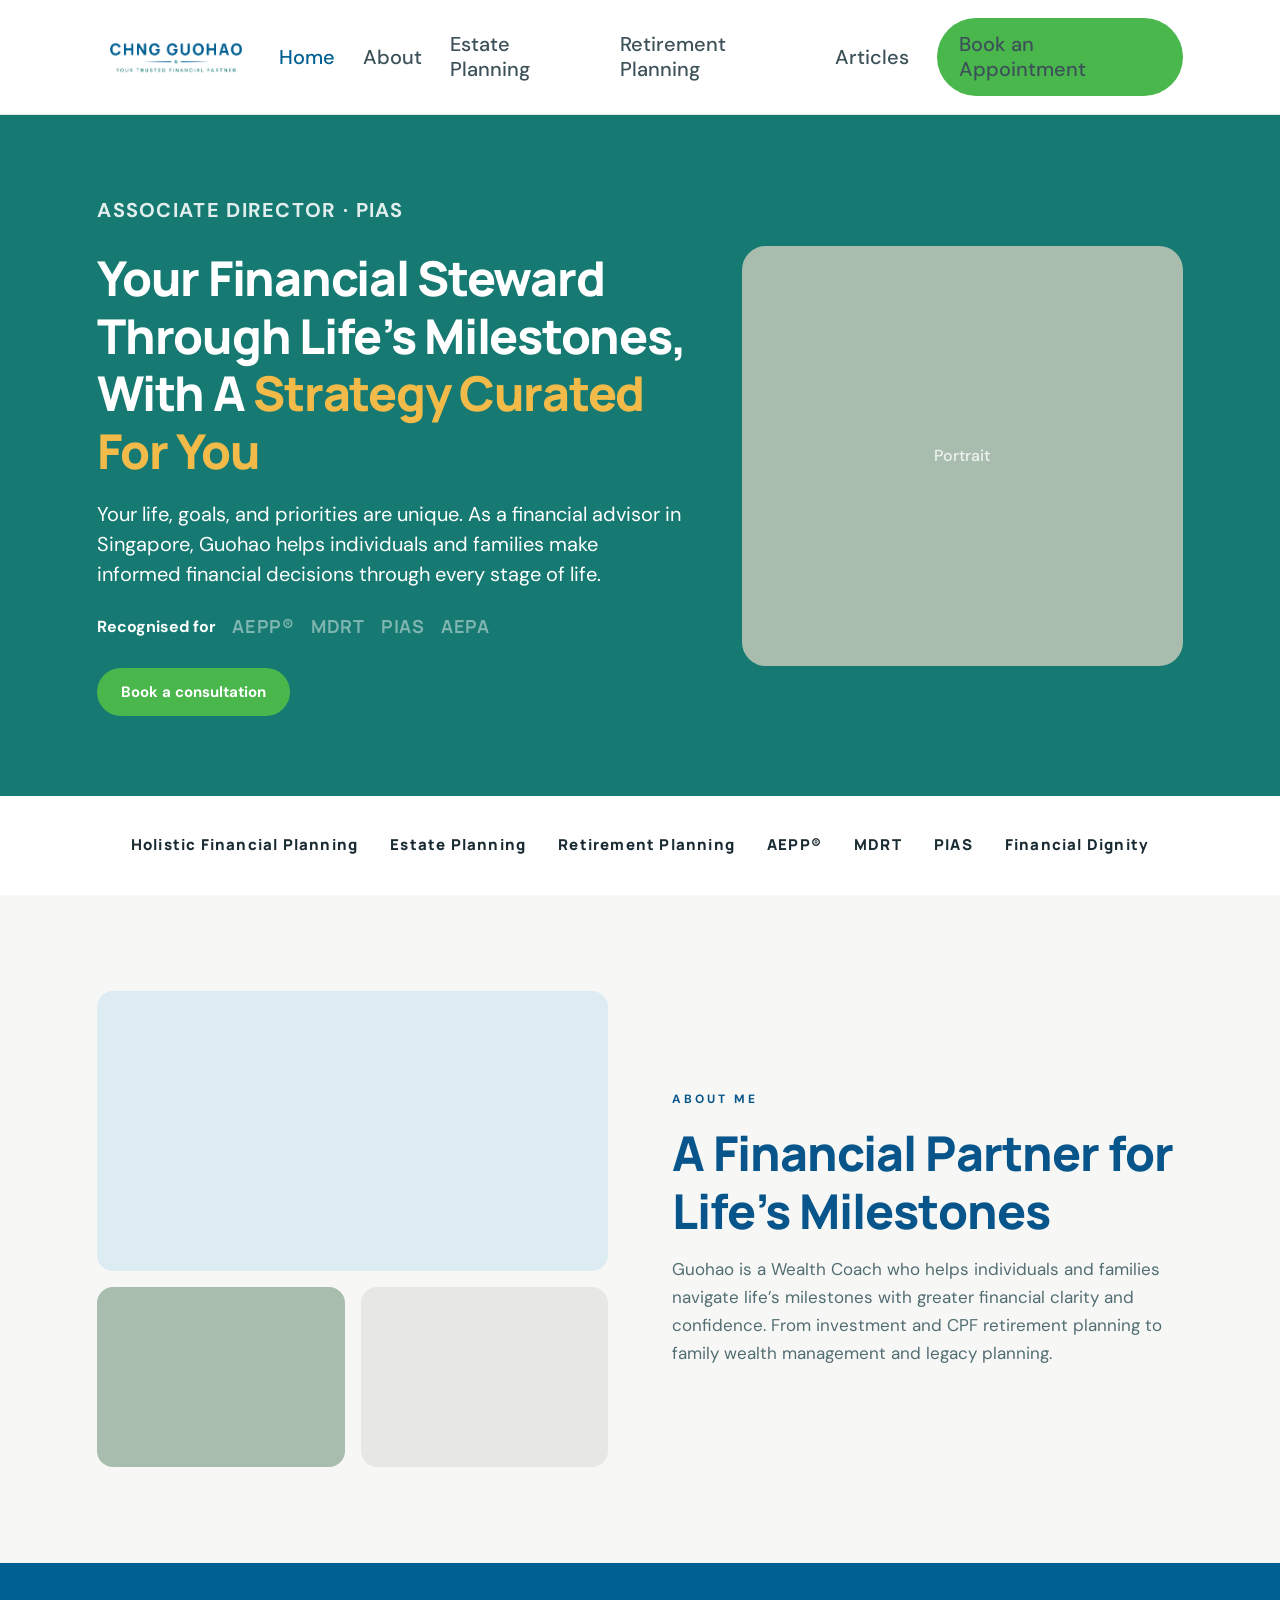
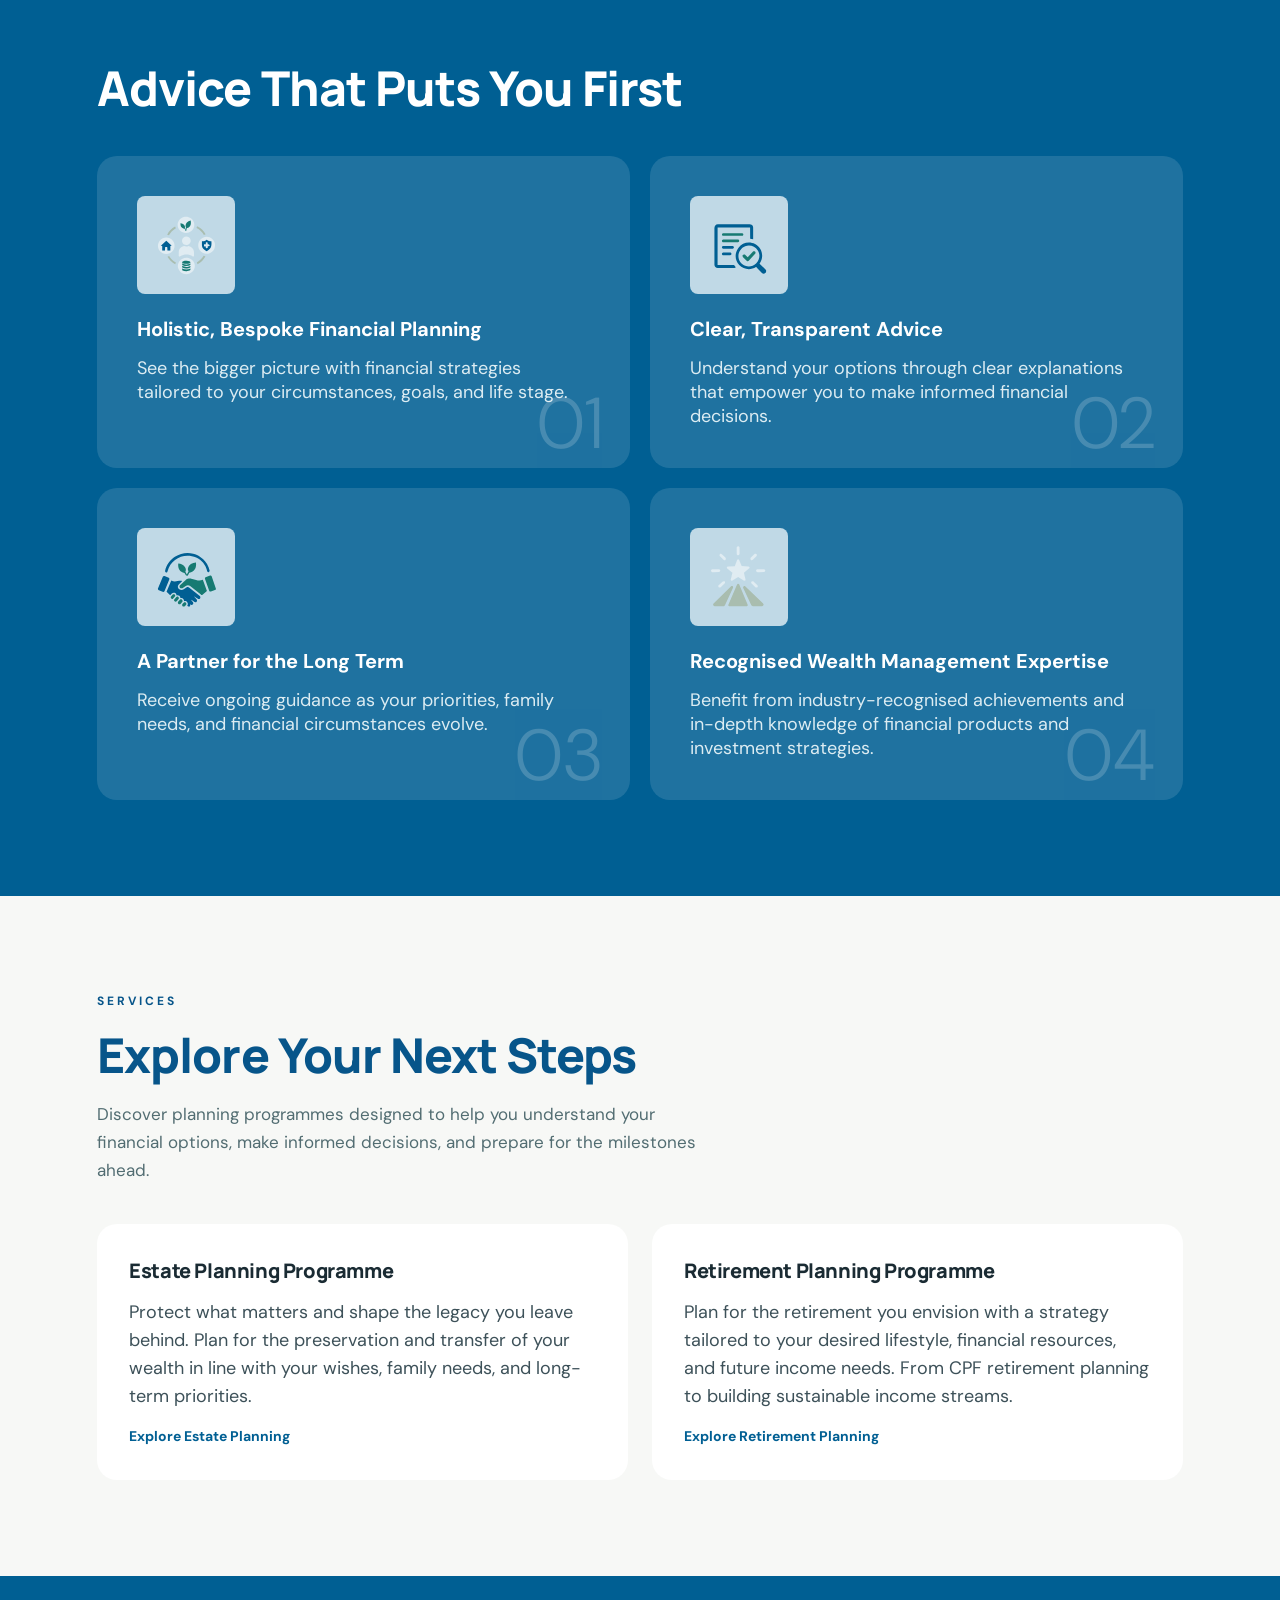
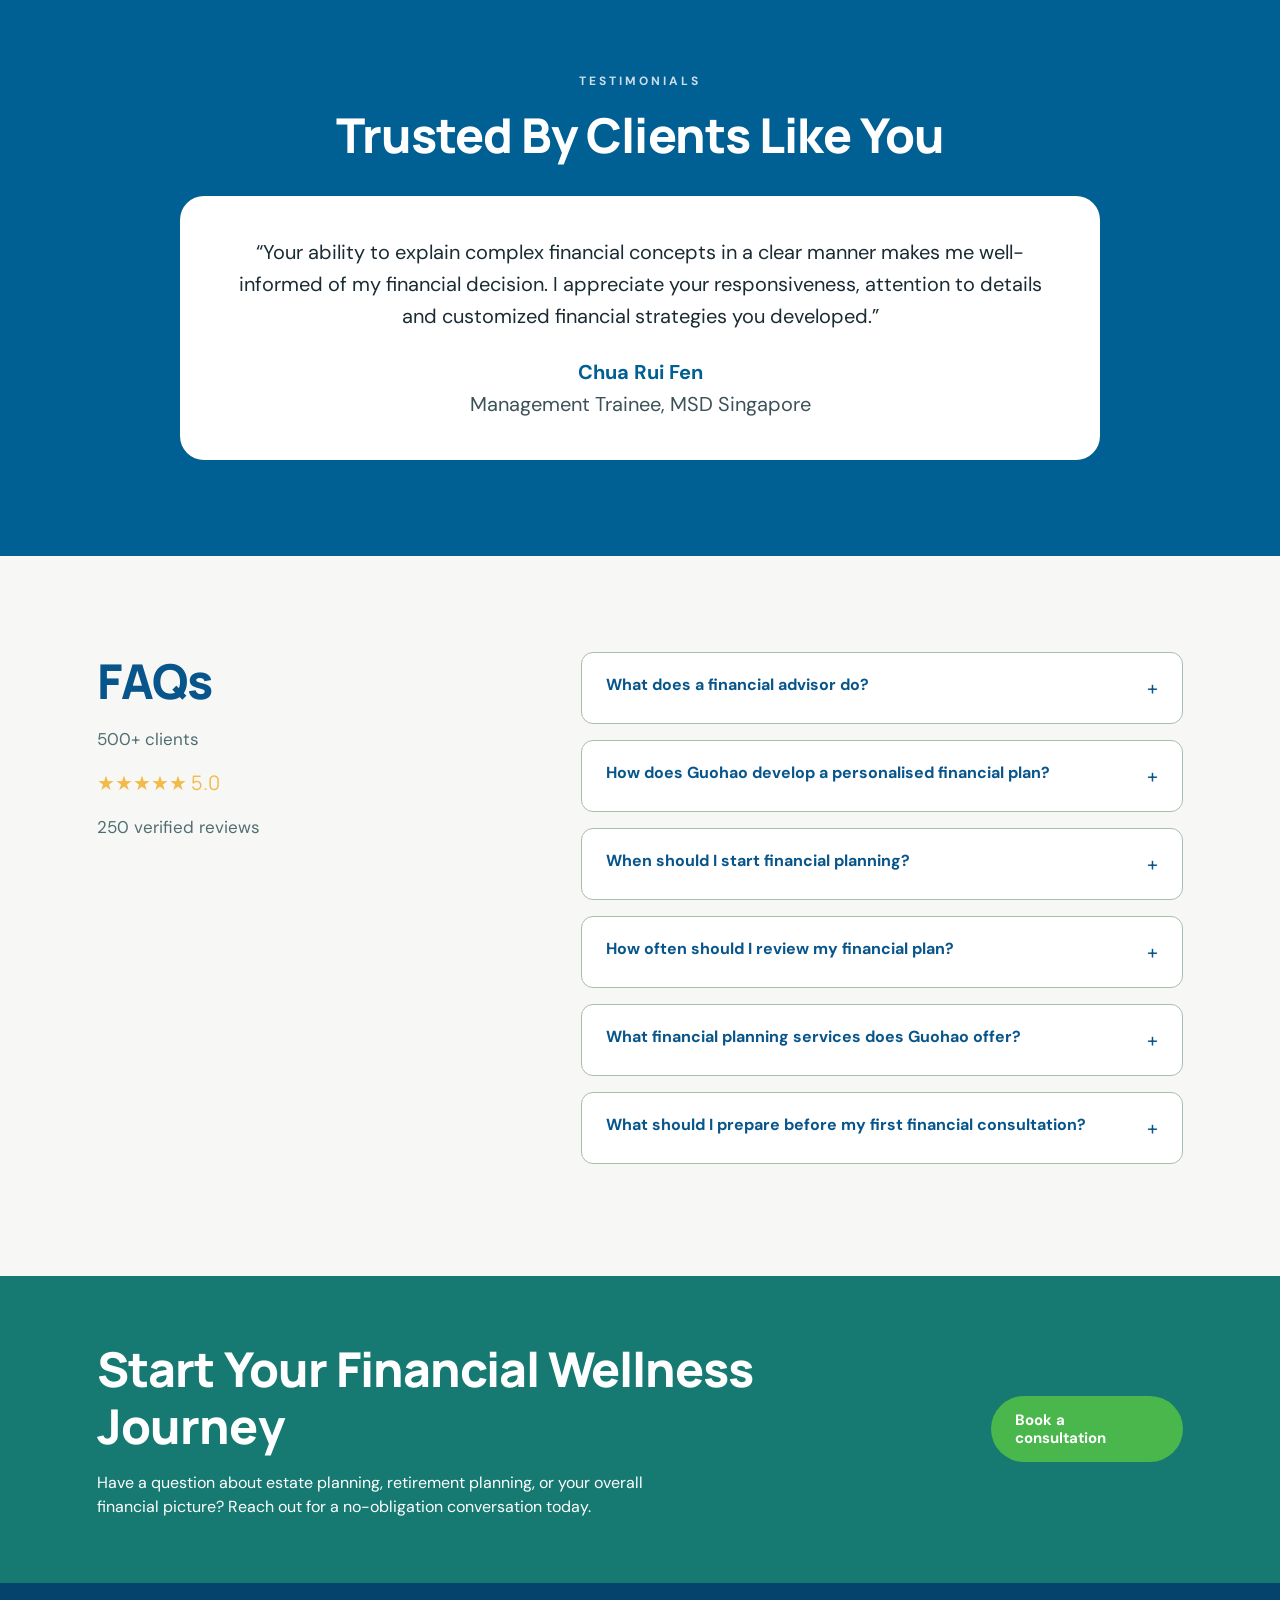
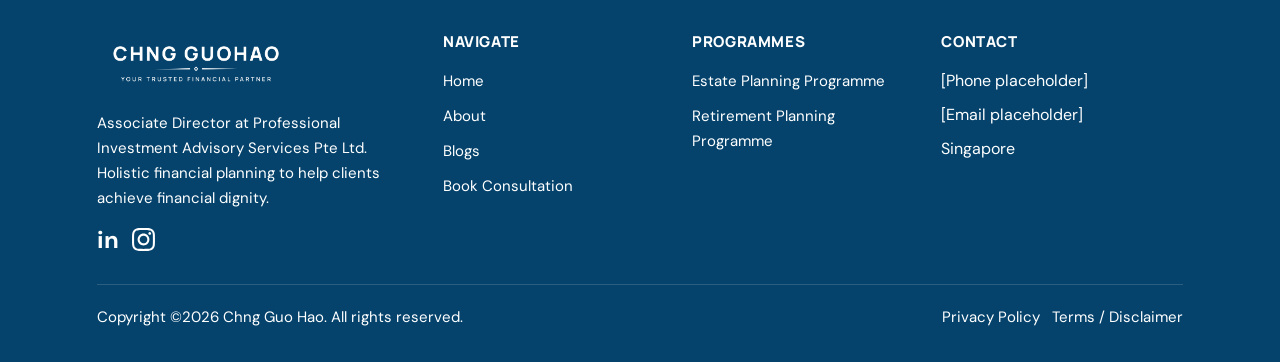
==== site/index.html @ ad6c1161 "Add working Wealth Path website with live growth calculators Ship a six-page static prototype matchi" ====
<!DOCTYPE html>
<html lang="en">
<head>
  <meta charset="utf-8">
  <meta name="viewport" content="width=device-width, initial-scale=1">
  <title>Chng Guohao | Senior Wealth Management Consultant</title>
  <link rel="preconnect" href="https://fonts.googleapis.com">
  <link rel="preconnect" href="https://fonts.gstatic.com" crossorigin>
  <link href="https://fonts.googleapis.com/css2?family=DM+Sans:ital,opsz,wght@0,9..40,400;0,9..40,500;0,9..40,700;1,9..40,400&family=Manrope:wght@800&display=swap" rel="stylesheet">
  <link rel="stylesheet" href="css/styles.css">
</head>
<body data-page="home">
  <a class="skip" href="#main">Skip to content</a>
  <header class="site-header" data-site-header></header>
  <main id="main">
    <section class="hero">
      <div>
        <p class="eyebrow">Associate Director · PIAS</p>
        <h1>Your Financial Steward Through Life’s Milestones, With A <span class="gold">Strategy Curated For You</span></h1>
        <p>Your life, goals, and priorities are unique. As a financial advisor in Singapore, Guohao helps individuals and families make informed financial decisions through every stage of life.</p>
        <div class="badges"><strong>Recognised for</strong><span>AEPP®</span><span>MDRT</span><span>PIAS</span><span>AEPA</span></div>
        <a class="btn" href="book.html">Book a consultation</a>
      </div>
      <div class="portrait" aria-hidden="true">Portrait</div>
    </section>
    <div class="ticker">
      <span>Holistic Financial Planning</span>
      <span>Estate Planning</span>
      <span>Retirement Planning</span>
      <span>AEPP®</span>
      <span>MDRT</span>
      <span>PIAS</span>
      <span>Financial Dignity</span>
    </div>
    <section class="section">
      <div class="section-inner split">
        <div class="mosaic">
          <div class="wide"></div>
          <div class="mosaic-row"><span></span><span></span></div>
        </div>
        <div>
          <p class="kicker navy">About me</p>
          <h2>A Financial Partner for Life’s Milestones</h2>
          <p class="lede">Guohao is a Wealth Coach who helps individuals and families navigate life’s milestones with greater financial clarity and confidence. From investment and CPF retirement planning to family wealth management and legacy planning.</p>
        </div>
      </div>
    </section>
    <section class="section navy-block">
      <div class="section-inner">
        <h2>Advice That Puts You First</h2>
        <div class="usp-grid">
          <article class="usp">
            <div class="icon"><img src="assets/icons/holistic.svg" alt=""></div>
            <h3>Holistic, Bespoke Financial Planning</h3>
            <p>See the bigger picture with financial strategies tailored to your circumstances, goals, and life stage.</p>
            <span class="num">01</span>
          </article>
          <article class="usp">
            <div class="icon"><img src="assets/icons/advice.svg" alt=""></div>
            <h3>Clear, Transparent Advice</h3>
            <p>Understand your options through clear explanations that empower you to make informed financial decisions.</p>
            <span class="num">02</span>
          </article>
          <article class="usp">
            <div class="icon"><img src="assets/icons/partner.svg" alt=""></div>
            <h3>A Partner for the Long Term</h3>
            <p>Receive ongoing guidance as your priorities, family needs, and financial circumstances evolve.</p>
            <span class="num">03</span>
          </article>
          <article class="usp">
            <div class="icon"><img src="assets/icons/expertise.svg" alt=""></div>
            <h3>Recognised Wealth Management Expertise</h3>
            <p>Benefit from industry-recognised achievements and in-depth knowledge of financial products and investment strategies.</p>
            <span class="num">04</span>
          </article>
        </div>
      </div>
    </section>
    <section class="section">
      <div class="section-inner">
        <p class="kicker navy">Services</p>
        <h2>Explore Your Next Steps</h2>
        <p class="lede">Discover planning programmes designed to help you understand your financial options, make informed decisions, and prepare for the milestones ahead.</p>
        <div class="cards">
          <article class="card white">
            <h3>Estate Planning Programme</h3>
            <p>Protect what matters and shape the legacy you leave behind. Plan for the preservation and transfer of your wealth in line with your wishes, family needs, and long-term priorities.</p>
            <a href="estate.html">Explore Estate Planning</a>
          </article>
          <article class="card white">
            <h3>Retirement Planning Programme</h3>
            <p>Plan for the retirement you envision with a strategy tailored to your desired lifestyle, financial resources, and future income needs. From CPF retirement planning to building sustainable income streams.</p>
            <a href="retirement.html">Explore Retirement Planning</a>
          </article>
        </div>
      </div>
    </section>
    <section class="section quote-wrap">
      <p class="kicker">Testimonials</p>
      <h2>Trusted By Clients Like You</h2>
      <blockquote class="quote">
        <p>“Your ability to explain complex financial concepts in a clear manner makes me well-informed of my financial decision. I appreciate your responsiveness, attention to details and customized financial strategies you developed.”</p>
        <p class="who">Chua Rui Fen</p>
        <p class="role">Management Trainee, MSD Singapore</p>
      </blockquote>
    </section>
    <section class="section">
      <div class="section-inner faq-layout">
        <div>
          <h2>FAQs</h2>
          <p class="lede">500+ clients</p>
          <p class="lede" style="color:#f2ba49;font-family:Manrope,sans-serif;font-size:20px;">★★★★★ 5.0</p>
          <p class="lede">250 verified reviews</p>
        </div>
        <div>
          <article class="faq-item">
            <button type="button">What does a financial advisor do? <span class="sign">+</span></button>
            <div class="answer">A financial advisor helps you make informed decisions about your money based on your goals, financial circumstances, and life stage.</div>
          </article>
          <article class="faq-item">
            <button type="button">How does Guohao develop a personalised financial plan? <span class="sign">+</span></button>
            <div class="answer">Guohao begins by understanding your goals, priorities, family responsibilities, and current financial position. He then identifies potential gaps, evaluates suitable strategies, and helps you prioritise your next steps.</div>
          </article>
          <article class="faq-item">
            <button type="button">When should I start financial planning? <span class="sign">+</span></button>
            <div class="answer">It is never too early to start. Whatever stage of life you may be in, early planning gives you more time to build resources and prepare for future commitments.</div>
          </article>
          <article class="faq-item">
            <button type="button">How often should I review my financial plan? <span class="sign">+</span></button>
            <div class="answer">It is helpful to review your financial plan regularly, at least annually, and whenever significant changes occur to keep your strategy aligned with your goals and circumstances.</div>
          </article>
          <article class="faq-item">
            <button type="button">What financial planning services does Guohao offer? <span class="sign">+</span></button>
            <div class="answer">Guohao helps individuals and families with wealth accumulation, investment planning, retirement planning, family protection, and estate and legacy planning.</div>
          </article>
          <article class="faq-item">
            <button type="button">What should I prepare before my first financial consultation? <span class="sign">+</span></button>
            <div class="answer">It helps to have a general overview of your financial state, insurance coverage, and financial goals. Most important is being clear about your concerns and what you hope to achieve.</div>
          </article>
        </div>
      </div>
    </section>
    <section class="cta-band">
      <div>
        <h2>Start Your Financial Wellness Journey</h2>
        <p>Have a question about estate planning, retirement planning, or your overall financial picture? Reach out for a no-obligation conversation today.</p>
      </div>
      <a class="btn" href="book.html">Book a consultation</a>
    </section>
  </main>
  <footer class="site-footer" data-site-footer></footer>
  <script src="js/site.js"></script>
</body>
</html>
---- site/css/styles.css ----
:root {
  --navy: #005f93;
  --navy-deep: #07558a;
  --teal: #167a72;
  --sage: #a9bdaf;
  --warm: #e7e7e3;
  --ice: #dcecf2;
  --gold: #f2ba49;
  --ink: #1a2b33;
  --muted: #3d5159;
  --muted-2: #526d72;
  --page: #f7f8f6;
  --white: #ffffff;
  --footer: #05436c;
  --cta: #49b74c;
  --pad: clamp(20px, 7.6vw, 110px);
  --max: 1224px;
  --radius: 16px;
  --shadow: 0 18px 30px rgba(7, 85, 138, 0.1);
}

*,
*::before,
*::after { box-sizing: border-box; }

html { scroll-behavior: smooth; }

body {
  margin: 0;
  background: var(--page);
  color: var(--ink);
  font-family: "DM Sans", system-ui, sans-serif;
  font-optical-sizing: auto;
  line-height: 1.5;
}

img { max-width: 100%; display: block; }
a { color: inherit; text-decoration: none; }
button, input, select, textarea { font: inherit; }
h1, h2, h3 { font-family: Manrope, "DM Sans", sans-serif; font-weight: 800; letter-spacing: -0.02em; margin: 0; }
p { margin: 0; }

.skip {
  position: absolute;
  left: -999px;
  top: 8px;
}
.skip:focus { left: 8px; background: var(--white); padding: 8px 12px; z-index: 40; }

/* Header */
.site-header {
  background: var(--white);
  position: sticky;
  top: 0;
  z-index: 20;
  border-bottom: 1px solid rgba(169, 189, 175, 0.35);
}
.header-inner {
  max-width: 1440px;
  margin: 0 auto;
  min-height: 93px;
  padding: 18px var(--pad);
  display: flex;
  align-items: center;
  justify-content: space-between;
  gap: 24px;
}
.logo img { height: 52px; width: auto; }
.nav {
  display: flex;
  align-items: center;
  gap: 28px;
}
.nav a {
  color: var(--muted);
  font-size: 20px;
  font-weight: 500;
  line-height: 25px;
}
.nav a:hover,
.nav a.is-active { color: var(--navy); }
.btn {
  display: inline-flex;
  align-items: center;
  justify-content: center;
  gap: 8px;
  background: var(--cta);
  color: var(--white);
  border: 0;
  border-radius: 100px;
  padding: 15px 24px;
  font-size: 15px;
  font-weight: 700;
  line-height: 18px;
  cursor: pointer;
}
.btn:hover { filter: brightness(0.96); }
.btn-gold { background: var(--gold); }
.btn-outline {
  background: transparent;
  color: var(--navy);
  border: 1.5px solid var(--navy);
}
.nav-cta { padding: 14px 22px; font-size: 15px; }
.nav-toggle {
  display: none;
  background: none;
  border: 0;
  width: 44px;
  height: 44px;
  cursor: pointer;
}
.nav-toggle span,
.nav-toggle span::before,
.nav-toggle span::after {
  display: block;
  width: 22px;
  height: 2px;
  background: var(--navy);
  position: relative;
}
.nav-toggle span::before,
.nav-toggle span::after {
  content: "";
  position: absolute;
  left: 0;
}
.nav-toggle span::before { top: -7px; }
.nav-toggle span::after { top: 7px; }

/* Hero */
.hero {
  display: grid;
  grid-template-columns: minmax(0, 1.15fr) minmax(280px, 0.85fr);
  gap: 48px;
  align-items: center;
  padding: 80px var(--pad);
  background: var(--teal);
  color: var(--white);
}
.hero.navy { background: var(--navy); }
.eyebrow {
  font-size: 13px;
  font-weight: 700;
  letter-spacing: 1.3px;
  text-transform: uppercase;
  opacity: 0.88;
  margin-bottom: 16px;
}
.hero h1 {
  font-size: clamp(32px, 4vw, 48px);
  line-height: 1.2;
  letter-spacing: -1.27px;
  margin-bottom: 20px;
}
.hero h1 .gold { color: var(--gold); }
.hero p { font-size: 20px; line-height: 30px; max-width: 42ch; margin-bottom: 24px; }
.badges {
  display: flex;
  flex-wrap: wrap;
  gap: 16px;
  align-items: center;
  margin-bottom: 28px;
  font-weight: 700;
}
.badges span { opacity: 0.45; font-family: Manrope, sans-serif; letter-spacing: 0.74px; font-size: 18px; }
.portrait {
  background: var(--sage);
  border-radius: 24px;
  min-height: 420px;
  display: grid;
  place-items: center;
  color: rgba(255,255,255,0.8);
  font-weight: 500;
}

.ticker {
  background: var(--white);
  display: flex;
  flex-wrap: wrap;
  justify-content: center;
  gap: 32px;
  padding: 38px var(--pad);
  font-family: Manrope, sans-serif;
  font-weight: 800;
  letter-spacing: 1.2px;
  font-size: 15px;
}

.section { padding: 96px var(--pad); }
.section.tight { padding: 72px var(--pad); }
.section-inner { max-width: var(--max); margin: 0 auto; }
.kicker {
  color: var(--cta);
  font-size: 12px;
  font-weight: 700;
  letter-spacing: 3px;
  text-transform: uppercase;
  margin-bottom: 16px;
}
.kicker.navy { color: var(--navy-deep); }
h2 { font-size: clamp(32px, 4vw, 48px); line-height: 1.2; color: var(--navy-deep); }
.lede { color: var(--muted-2); font-size: 17px; line-height: 28px; max-width: 52ch; margin-top: 16px; }

.split {
  display: grid;
  grid-template-columns: 1fr 1fr;
  gap: 64px;
  align-items: center;
}
.mosaic { display: grid; gap: 16px; }
.mosaic .wide { height: 280px; border-radius: 16px; background: var(--ice); }
.mosaic-row { display: grid; grid-template-columns: 1fr 1fr; gap: 16px; }
.mosaic-row span { height: 180px; border-radius: 16px; }
.mosaic-row span:first-child { background: var(--sage); }
.mosaic-row span:last-child { background: var(--warm); }

.navy-block { background: var(--navy); color: var(--white); }
.navy-block h2 { color: var(--white); margin-bottom: 40px; }

.usp-grid {
  display: grid;
  grid-template-columns: 1fr 1fr;
  gap: 20px;
}
.usp {
  background: rgba(255,255,255,0.12);
  border-radius: 20px;
  padding: 40px;
  position: relative;
  overflow: hidden;
  min-height: 250px;
}
.usp .icon {
  width: 98px;
  height: 98px;
  border-radius: 8px;
  background: rgba(220, 236, 242, 0.85);
  display: grid;
  place-items: center;
  margin-bottom: 20px;
}
.usp .icon img { max-height: 72px; width: auto; }
.usp h3 { font-family: "DM Sans", sans-serif; font-size: 20px; font-weight: 700; letter-spacing: 0; margin-bottom: 12px; }
.usp p { color: var(--ice); font-size: 18px; line-height: 24px; max-width: 46ch; }
.usp .num {
  position: absolute;
  right: 28px;
  bottom: 8px;
  font-size: 72px;
  font-weight: 300;
  opacity: 0.18;
  line-height: 1;
}

.cards { display: grid; grid-template-columns: 1fr 1fr; gap: 24px; margin-top: 40px; }
.card {
  background: var(--page);
  border-radius: 20px;
  padding: 32px;
}
.card.white { background: var(--white); }
.card h3 { font-size: 20px; color: var(--ink); font-family: Manrope, sans-serif; margin-bottom: 12px; }
.card p { color: var(--muted); font-size: 18px; line-height: 28px; }
.card a { display: inline-block; margin-top: 16px; color: var(--navy); font-weight: 700; font-size: 14px; }

.steps { display: grid; grid-template-columns: repeat(4, 1fr); gap: 20px; margin-top: 40px; }
.step { background: var(--page); border-radius: 16px; padding: 28px; }
.step strong { display: block; color: var(--navy); font-size: 24px; font-family: Manrope, sans-serif; margin-bottom: 8px; }

.stats {
  background: var(--ice);
  display: grid;
  grid-template-columns: repeat(3, 1fr);
  gap: 24px;
  text-align: center;
}
.stats strong { display: block; font-family: Manrope, sans-serif; font-size: 48px; color: var(--navy); }
.stats span { color: var(--muted); }

.quote-wrap { background: var(--navy); color: var(--white); text-align: center; }
.quote-wrap .kicker { color: rgba(255,255,255,0.8); }
.quote-wrap h2 { color: var(--white); margin-bottom: 32px; }
.quote {
  background: var(--white);
  color: var(--ink);
  border-radius: 24px;
  padding: 40px;
  max-width: 920px;
  margin: 0 auto;
}
.quote p { font-size: 20px; line-height: 32px; }
.quote .who { margin-top: 24px; color: var(--navy); font-weight: 700; }
.quote .role { color: var(--muted); font-weight: 400; }

/* FAQ */
.faq-layout { display: grid; grid-template-columns: 420px 1fr; gap: 64px; }
.faq-item {
  border: 1px solid var(--sage);
  border-radius: 12px;
  background: var(--white);
  overflow: hidden;
  margin-bottom: 16px;
}
.faq-item button {
  width: 100%;
  display: flex;
  justify-content: space-between;
  gap: 16px;
  background: none;
  border: 0;
  padding: 20px 24px;
  text-align: left;
  color: var(--navy-deep);
  font-weight: 700;
  font-size: 16px;
  cursor: pointer;
}
.faq-item .sign { font-weight: 400; font-size: 20px; }
.faq-item .answer {
  display: none;
  padding: 0 24px 20px;
  color: var(--muted-2);
  font-size: 15px;
  line-height: 22px;
}
.faq-item.is-open { background: var(--navy); border-color: var(--navy); }
.faq-item.is-open .answer { display: block; color: var(--ice); }
.faq-item.is-open button { color: var(--ice); }

.cta-band {
  background: var(--teal);
  color: var(--white);
  display: flex;
  justify-content: space-between;
  align-items: center;
  gap: 48px;
  padding: 64px var(--pad);
}
.cta-band h2 { color: var(--white); }
.cta-band p { margin-top: 16px; max-width: 52ch; }

/* Calculator */
.calc {
  background: var(--ice);
  padding: 112px var(--pad);
}
.calc-grid {
  max-width: 1280px;
  margin: 0 auto;
  display: grid;
  grid-template-columns: 409px 1fr;
  gap: 80px;
  align-items: start;
}
.calc h2 { font-size: 48px; line-height: 60px; letter-spacing: -1.2px; }
.calc h2 span { color: var(--cta); }
.fv-card {
  background: var(--navy-deep);
  color: var(--white);
  border-radius: 16px;
  padding: 28px;
  margin-top: 32px;
}
.fv-card .label {
  font-size: 12px;
  font-weight: 700;
  letter-spacing: 2.4px;
  text-transform: uppercase;
  color: rgba(255,255,255,0.55);
}
.fv-card .value {
  color: var(--cta);
  font-size: 36px;
  font-weight: 700;
  line-height: 40px;
  margin: 12px 0;
}
.fv-card .note { font-size: 12px; line-height: 20px; color: rgba(255,255,255,0.55); }
.calc-panel {
  background: var(--white);
  border-radius: 16px;
  box-shadow: var(--shadow);
  padding: 32px;
}
.field {
  display: grid;
  grid-template-columns: 1fr 297px 112px;
  gap: 8px;
  align-items: center;
  margin-bottom: 16px;
}
.field label { font-weight: 700; color: var(--navy-deep); }
.field input {
  height: 54px;
  border: 1px solid var(--sage);
  border-radius: 8px;
  padding: 14px 16px;
  color: var(--navy-deep);
}
.field input:focus { outline: 2px solid var(--navy); outline-offset: 1px; }
.chip {
  background: var(--warm);
  height: 52px;
  border-radius: 8px;
  display: grid;
  place-items: center;
  font-weight: 700;
  color: var(--navy-deep);
}
.calc-opts { border-top: 1px solid rgba(169,189,175,0.6); padding-top: 28px; margin-top: 12px; }
.opt {
  display: grid;
  grid-template-columns: 1fr 380px;
  gap: 12px;
  align-items: center;
  margin-bottom: 16px;
}
.opt span { font-weight: 700; color: var(--navy-deep); }
.seg {
  display: grid;
  grid-auto-flow: column;
  gap: 0;
  background: var(--warm);
  border-radius: 12px;
  padding: 4px;
}
.seg button {
  background: transparent;
  border: 0;
  border-radius: 8px;
  padding: 12px 8px;
  color: var(--muted-2);
  font-weight: 700;
  font-size: 14px;
  cursor: pointer;
  text-transform: capitalize;
}
.seg button.is-on {
  background: var(--white);
  color: var(--navy-deep);
  box-shadow: 0 1px 1.5px rgba(0,0,0,0.1);
}

.article-grid {
  display: grid;
  grid-template-columns: repeat(3, 1fr);
  gap: 16px;
  margin-top: 40px;
}
.article {
  background: var(--white);
  border-radius: 16px;
  overflow: hidden;
}
.article .thumb { height: 180px; background: var(--ice); }
.article .thumb.sage { background: var(--sage); }
.article .thumb.warm { background: var(--warm); }
.article .body { padding: 20px; }
.meta { color: var(--muted); font-size: 14px; margin-bottom: 8px; }
.article h3 { font-size: 18px; line-height: 24px; color: var(--ink); font-family: "DM Sans", sans-serif; font-weight: 700; letter-spacing: 0; }
.article p { margin-top: 8px; color: var(--muted); font-size: 15px; }
.article .more { margin-top: 16px; color: var(--navy); font-weight: 700; }

.form {
  display: grid;
  gap: 16px;
  margin-top: 24px;
}
.form label { font-weight: 700; color: var(--navy-deep); font-size: 14px; display: grid; gap: 8px; }
.form input,
.form select,
.form textarea {
  width: 100%;
  border: 1px solid var(--sage);
  border-radius: 12px;
  padding: 16px;
  background: var(--white);
  color: var(--ink);
}
.form textarea { min-height: 120px; resize: vertical; }
.form-note { color: var(--muted); font-size: 13px; }
.form-success {
  display: none;
  background: var(--ice);
  border-radius: 16px;
  padding: 24px;
  color: var(--navy-deep);
}
.form.is-sent .fields { display: none; }
.form.is-sent .form-success { display: block; }

.site-footer {
  background: var(--footer);
  color: var(--white);
  padding: 48px var(--pad) 32px;
}
.footer-grid {
  max-width: var(--max);
  margin: 0 auto;
  display: grid;
  grid-template-columns: 1.3fr 0.9fr 0.9fr 1fr;
  gap: 32px;
}
.site-footer .logo img { height: 64px; margin-bottom: 16px; }
.site-footer p, .site-footer a { font-size: 15px; line-height: 25px; }
.site-footer h3 {
  font-size: 15px;
  letter-spacing: 0.6px;
  text-transform: uppercase;
  margin-bottom: 16px;
}
.site-footer ul { list-style: none; padding: 0; margin: 0; display: grid; gap: 10px; }
.social { display: flex; gap: 12px; margin-top: 16px; align-items: center; }
.social a { font-weight: 700; font-size: 24px; }
.legal {
  max-width: var(--max);
  margin: 32px auto 0;
  padding-top: 20px;
  border-top: 1px solid rgba(255,255,255,0.15);
  display: flex;
  justify-content: space-between;
  gap: 16px;
  font-size: 13px;
}

@media (max-width: 1100px) {
  .hero, .split, .faq-layout, .calc-grid, .cta-band, .footer-grid, .usp-grid, .cards, .steps, .stats, .article-grid {
    grid-template-columns: 1fr;
  }
  .field, .opt { grid-template-columns: 1fr; }
  .chip { display: none; }
  .nav-toggle { display: grid; place-items: center; }
  .nav {
    display: none;
    position: absolute;
    inset: 93px 16px auto;
    background: var(--white);
    flex-direction: column;
    align-items: stretch;
    padding: 16px;
    border-radius: 16px;
    box-shadow: var(--shadow);
  }
  .nav.is-open { display: flex; }
  .header-inner { position: relative; }
}
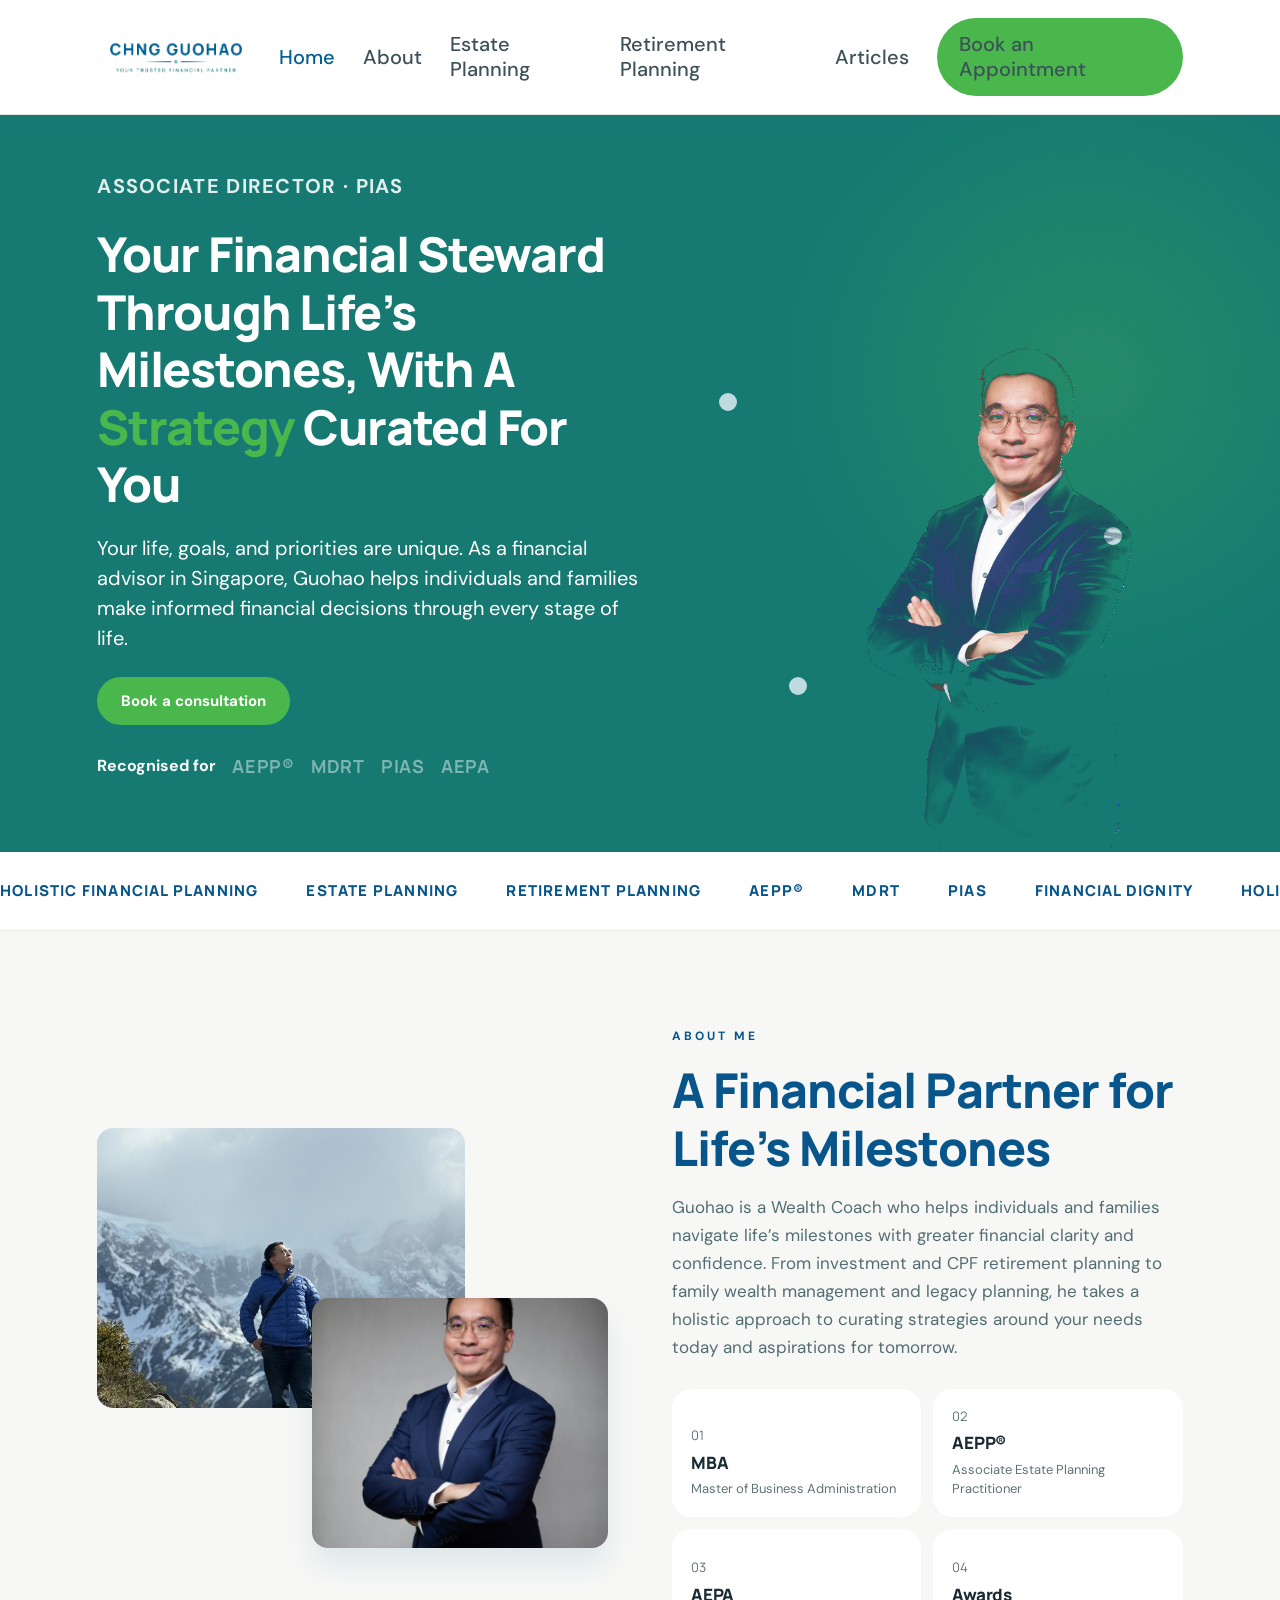
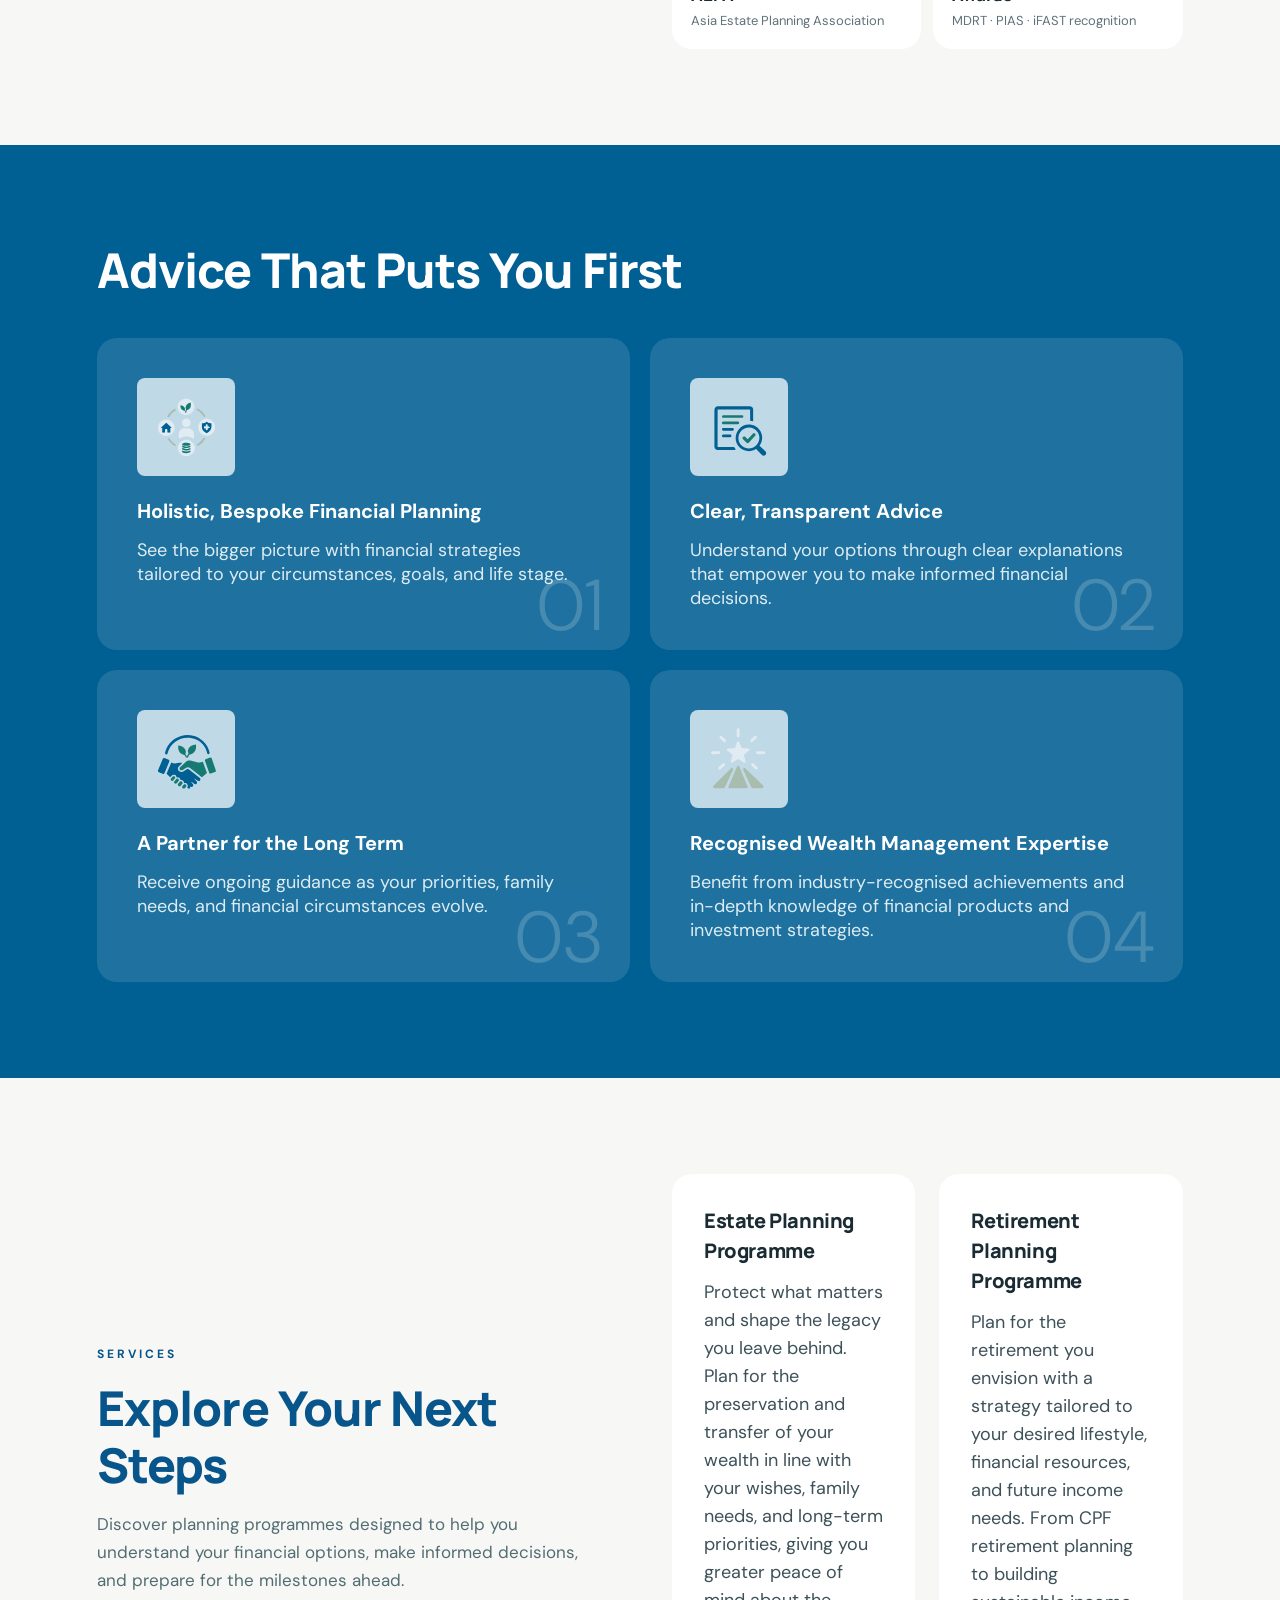
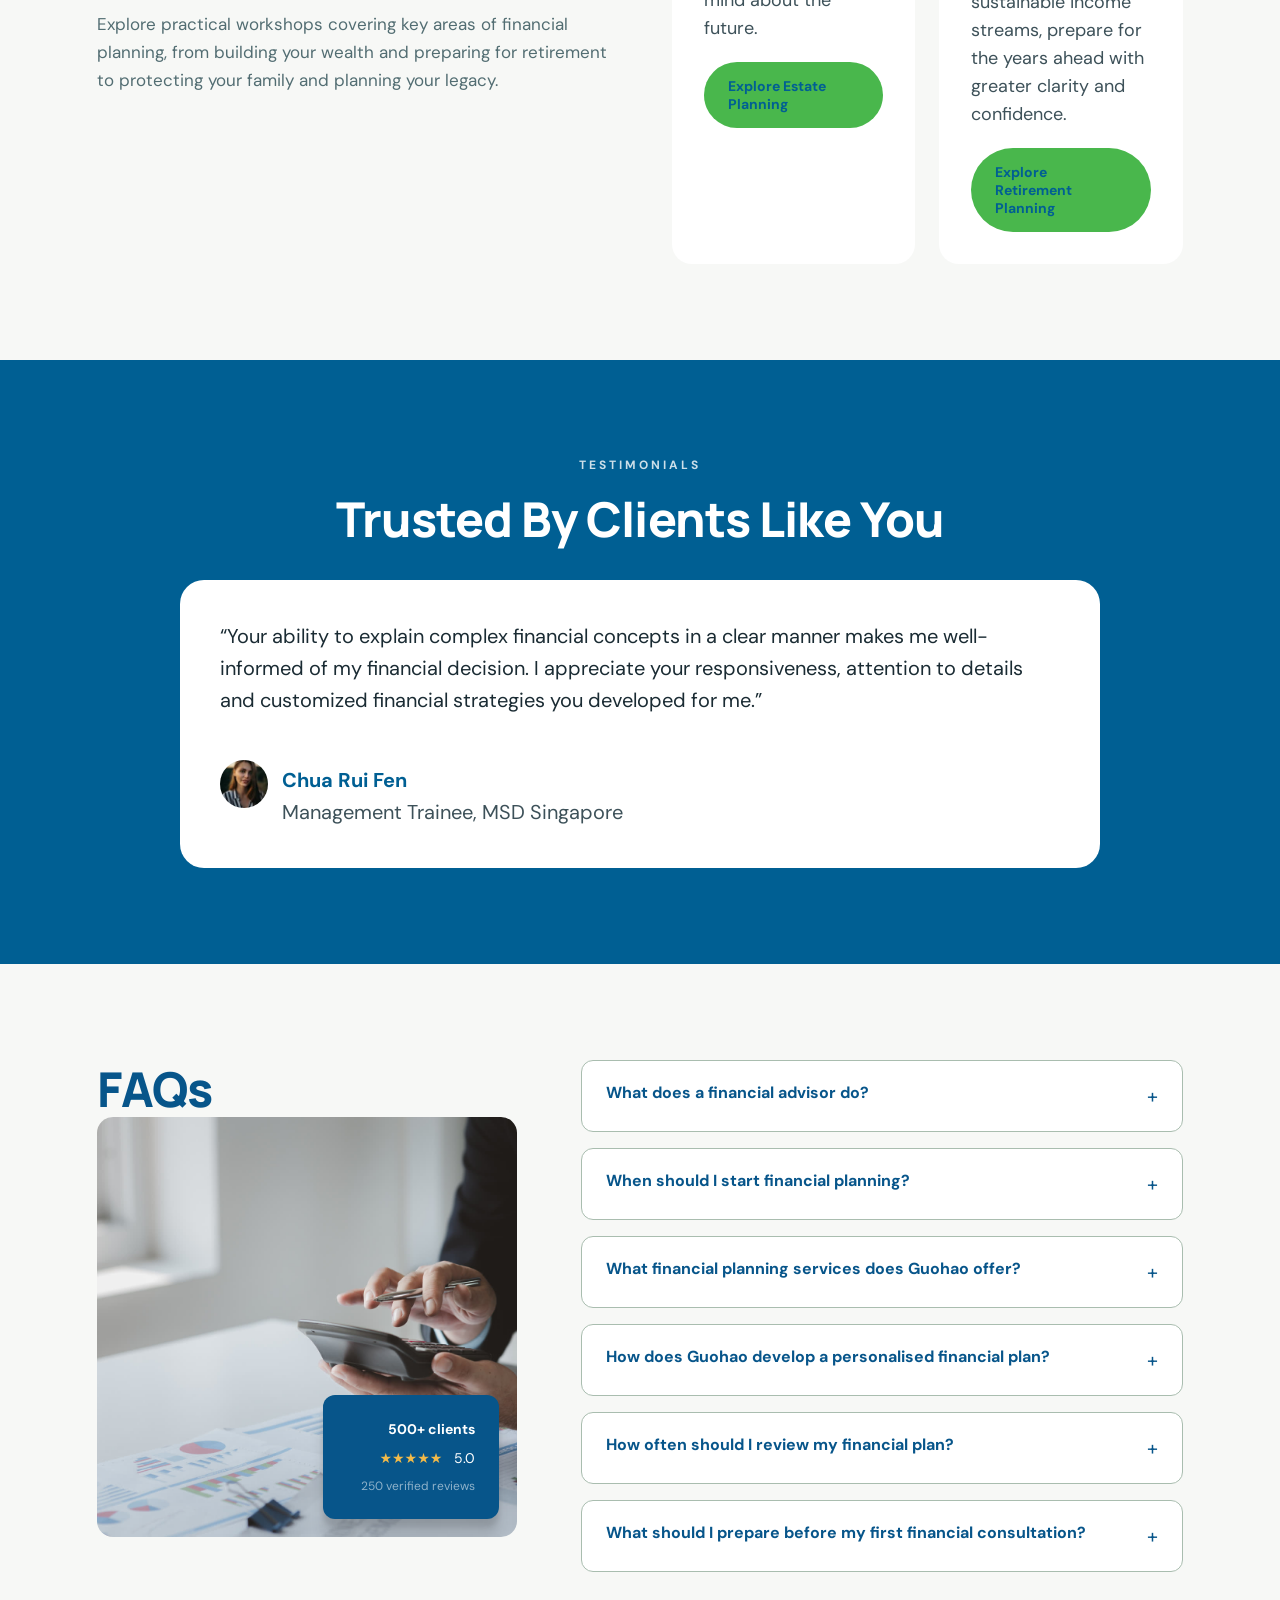
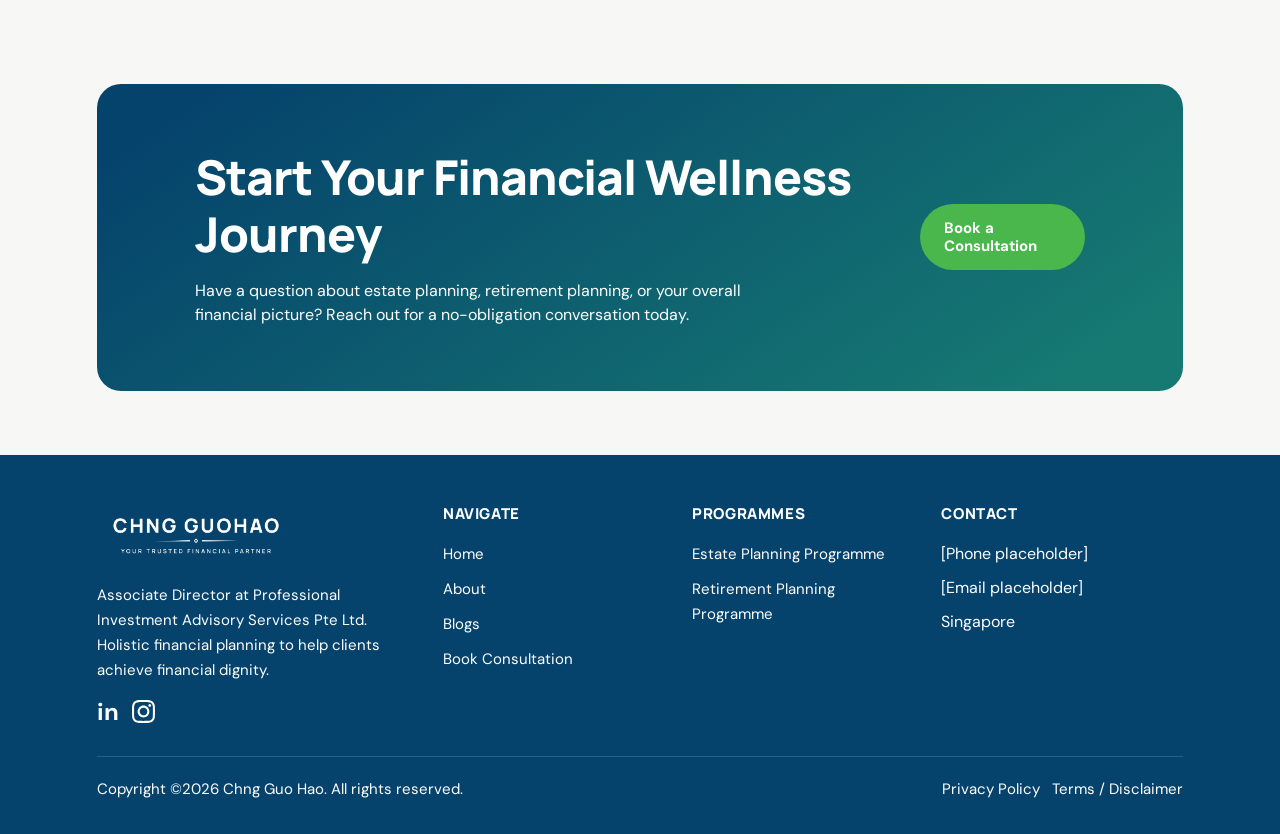
==== commit da2cbd4c: "Restore Figma photos and hover interactions on the website Pull the prototype portraits, mastheads, " ====
--- a/site/index.html
+++ b/site/index.html
@@ -13,35 +13,71 @@
   <a class="skip" href="#main">Skip to content</a>
   <header class="site-header" data-site-header></header>
   <main id="main">
-    <section class="hero">
-      <div>
+    <section class="hero-home">
+      <div class="hero-copy">
         <p class="eyebrow">Associate Director · PIAS</p>
-        <h1>Your Financial Steward Through Life’s Milestones, With A <span class="gold">Strategy Curated For You</span></h1>
+        <h1>Your Financial Steward Through Life’s Milestones, With A <span class="accent">Strategy</span> Curated For You</h1>
         <p>Your life, goals, and priorities are unique. As a financial advisor in Singapore, Guohao helps individuals and families make informed financial decisions through every stage of life.</p>
+        <a class="btn" href="book.html">Book a consultation</a>
         <div class="badges"><strong>Recognised for</strong><span>AEPP®</span><span>MDRT</span><span>PIAS</span><span>AEPA</span></div>
-        <a class="btn" href="book.html">Book a consultation</a>
-      </div>
-      <div class="portrait" aria-hidden="true">Portrait</div>
-    </section>
-    <div class="ticker">
-      <span>Holistic Financial Planning</span>
-      <span>Estate Planning</span>
-      <span>Retirement Planning</span>
-      <span>AEPP®</span>
-      <span>MDRT</span>
-      <span>PIAS</span>
-      <span>Financial Dignity</span>
+      </div>
+      <div class="hero-art">
+        <span class="spin-dot" aria-hidden="true"></span>
+        <span class="spin-dot" aria-hidden="true"></span>
+        <span class="spin-dot" aria-hidden="true"></span>
+        <img src="assets/photos/hero-portrait.png" alt="Chng Guohao, Associate Director at PIAS">
+      </div>
+    </section>
+    <div class="ticker" aria-hidden="true">
+      <div class="ticker-track">
+        <span>Holistic Financial Planning</span>
+        <span>Estate Planning</span>
+        <span>Retirement Planning</span>
+        <span>AEPP®</span>
+        <span>MDRT</span>
+        <span>PIAS</span>
+        <span>Financial Dignity</span>
+        <span>Holistic Financial Planning</span>
+        <span>Estate Planning</span>
+        <span>Retirement Planning</span>
+        <span>AEPP®</span>
+        <span>MDRT</span>
+        <span>PIAS</span>
+        <span>Financial Dignity</span>
+      </div>
     </div>
     <section class="section">
       <div class="section-inner split">
         <div class="mosaic">
-          <div class="wide"></div>
-          <div class="mosaic-row"><span></span><span></span></div>
+          <div class="mosaic-a"><img src="assets/photos/mosaic-outdoor.jpg" alt="Guohao outdoors"></div>
+          <div class="mosaic-b"><img src="assets/photos/mosaic-studio.jpg" alt="Studio portrait of Guohao"></div>
         </div>
         <div>
           <p class="kicker navy">About me</p>
           <h2>A Financial Partner for Life’s Milestones</h2>
-          <p class="lede">Guohao is a Wealth Coach who helps individuals and families navigate life’s milestones with greater financial clarity and confidence. From investment and CPF retirement planning to family wealth management and legacy planning.</p>
+          <p class="lede">Guohao is a Wealth Coach who helps individuals and families navigate life’s milestones with greater financial clarity and confidence. From investment and CPF retirement planning to family wealth management and legacy planning, he takes a holistic approach to curating strategies around your needs today and aspirations for tomorrow.</p>
+          <div class="cred-grid" aria-label="Credentials">
+            <article class="cred">
+              <span class="n">01</span>
+              <h3>MBA</h3>
+              <p>Master of Business Administration</p>
+            </article>
+            <article class="cred">
+              <span class="n">02</span>
+              <h3>AEPP®</h3>
+              <p>Associate Estate Planning Practitioner</p>
+            </article>
+            <article class="cred">
+              <span class="n">03</span>
+              <h3>AEPA</h3>
+              <p>Asia Estate Planning Association</p>
+            </article>
+            <article class="cred">
+              <span class="n">04</span>
+              <h3>Awards</h3>
+              <p>MDRT · PIAS · iFAST recognition</p>
+            </article>
+          </div>
         </div>
       </div>
     </section>
@@ -77,20 +113,23 @@
       </div>
     </section>
     <section class="section">
-      <div class="section-inner">
-        <p class="kicker navy">Services</p>
-        <h2>Explore Your Next Steps</h2>
-        <p class="lede">Discover planning programmes designed to help you understand your financial options, make informed decisions, and prepare for the milestones ahead.</p>
-        <div class="cards">
+      <div class="section-inner split">
+        <div>
+          <p class="kicker navy">Services</p>
+          <h2>Explore Your Next Steps</h2>
+          <p class="lede">Discover planning programmes designed to help you understand your financial options, make informed decisions, and prepare for the milestones ahead.</p>
+          <p class="lede">Explore practical workshops covering key areas of financial planning, from building your wealth and preparing for retirement to protecting your family and planning your legacy.</p>
+        </div>
+        <div class="cards" style="margin-top:0">
           <article class="card white">
             <h3>Estate Planning Programme</h3>
-            <p>Protect what matters and shape the legacy you leave behind. Plan for the preservation and transfer of your wealth in line with your wishes, family needs, and long-term priorities.</p>
-            <a href="estate.html">Explore Estate Planning</a>
+            <p>Protect what matters and shape the legacy you leave behind. Plan for the preservation and transfer of your wealth in line with your wishes, family needs, and long-term priorities, giving you greater peace of mind about the future.</p>
+            <a class="btn" href="estate.html">Explore Estate Planning</a>
           </article>
           <article class="card white">
             <h3>Retirement Planning Programme</h3>
-            <p>Plan for the retirement you envision with a strategy tailored to your desired lifestyle, financial resources, and future income needs. From CPF retirement planning to building sustainable income streams.</p>
-            <a href="retirement.html">Explore Retirement Planning</a>
+            <p>Plan for the retirement you envision with a strategy tailored to your desired lifestyle, financial resources, and future income needs. From CPF retirement planning to building sustainable income streams, prepare for the years ahead with greater clarity and confidence.</p>
+            <a class="btn" href="retirement.html">Explore Retirement Planning</a>
           </article>
         </div>
       </div>
@@ -99,18 +138,28 @@
       <p class="kicker">Testimonials</p>
       <h2>Trusted By Clients Like You</h2>
       <blockquote class="quote">
-        <p>“Your ability to explain complex financial concepts in a clear manner makes me well-informed of my financial decision. I appreciate your responsiveness, attention to details and customized financial strategies you developed.”</p>
-        <p class="who">Chua Rui Fen</p>
-        <p class="role">Management Trainee, MSD Singapore</p>
+        <p>“Your ability to explain complex financial concepts in a clear manner makes me well-informed of my financial decision. I appreciate your responsiveness, attention to details and customized financial strategies you developed for me.”</p>
+        <div class="quote-person">
+          <img src="assets/photos/siti.jpg" alt="">
+          <div>
+            <p class="who">Chua Rui Fen</p>
+            <p class="role">Management Trainee, MSD Singapore</p>
+          </div>
+        </div>
       </blockquote>
     </section>
     <section class="section">
       <div class="section-inner faq-layout">
         <div>
           <h2>FAQs</h2>
-          <p class="lede">500+ clients</p>
-          <p class="lede" style="color:#f2ba49;font-family:Manrope,sans-serif;font-size:20px;">★★★★★ 5.0</p>
-          <p class="lede">250 verified reviews</p>
+          <div class="faq-photo">
+            <img src="assets/photos/faq-home.jpg" alt="Reviewing a financial plan">
+            <div class="reviews-card">
+              <strong>500+ clients</strong>
+              <p class="stars">★★★★★ <b>5.0</b></p>
+              <small>250 verified reviews</small>
+            </div>
+          </div>
         </div>
         <div>
           <article class="faq-item">
@@ -118,20 +167,20 @@
             <div class="answer">A financial advisor helps you make informed decisions about your money based on your goals, financial circumstances, and life stage.</div>
           </article>
           <article class="faq-item">
+            <button type="button">When should I start financial planning? <span class="sign">+</span></button>
+            <div class="answer">It is never too early to start. Whatever stage of life you may be in, early planning gives you more time to build resources and prepare for future commitments.</div>
+          </article>
+          <article class="faq-item">
+            <button type="button">What financial planning services does Guohao offer? <span class="sign">+</span></button>
+            <div class="answer">Guohao helps individuals and families with wealth accumulation, investment planning, retirement planning, family protection, and estate and legacy planning.</div>
+          </article>
+          <article class="faq-item">
             <button type="button">How does Guohao develop a personalised financial plan? <span class="sign">+</span></button>
             <div class="answer">Guohao begins by understanding your goals, priorities, family responsibilities, and current financial position. He then identifies potential gaps, evaluates suitable strategies, and helps you prioritise your next steps.</div>
           </article>
           <article class="faq-item">
-            <button type="button">When should I start financial planning? <span class="sign">+</span></button>
-            <div class="answer">It is never too early to start. Whatever stage of life you may be in, early planning gives you more time to build resources and prepare for future commitments.</div>
-          </article>
-          <article class="faq-item">
             <button type="button">How often should I review my financial plan? <span class="sign">+</span></button>
             <div class="answer">It is helpful to review your financial plan regularly, at least annually, and whenever significant changes occur to keep your strategy aligned with your goals and circumstances.</div>
-          </article>
-          <article class="faq-item">
-            <button type="button">What financial planning services does Guohao offer? <span class="sign">+</span></button>
-            <div class="answer">Guohao helps individuals and families with wealth accumulation, investment planning, retirement planning, family protection, and estate and legacy planning.</div>
           </article>
           <article class="faq-item">
             <button type="button">What should I prepare before my first financial consultation? <span class="sign">+</span></button>
@@ -145,7 +194,7 @@
         <h2>Start Your Financial Wellness Journey</h2>
         <p>Have a question about estate planning, retirement planning, or your overall financial picture? Reach out for a no-obligation conversation today.</p>
       </div>
-      <a class="btn" href="book.html">Book a consultation</a>
+      <a class="btn" href="book.html">Book a Consultation</a>
     </section>
   </main>
   <footer class="site-footer" data-site-footer></footer>
--- a/site/css/styles.css
+++ b/site/css/styles.css
@@ -17,6 +17,7 @@
   --max: 1224px;
   --radius: 16px;
   --shadow: 0 18px 30px rgba(7, 85, 138, 0.1);
+  --grad: linear-gradient(146deg, #05436c 8%, #167a72 92%);
 }
 
 *,
@@ -76,8 +77,10 @@
   font-size: 20px;
   font-weight: 500;
   line-height: 25px;
+  transition: color 0.2s ease, transform 0.2s ease;
 }
 .nav a:hover,
+.nav a:focus-visible,
 .nav a.is-active { color: var(--navy); }
 .btn {
   display: inline-flex;
@@ -93,13 +96,27 @@
   font-weight: 700;
   line-height: 18px;
   cursor: pointer;
-}
-.btn:hover { filter: brightness(0.96); }
+  transition: transform 0.2s ease, filter 0.2s ease, background 0.2s ease, box-shadow 0.2s ease;
+}
+.btn:hover,
+.btn:focus-visible {
+  filter: brightness(0.96);
+  transform: translateY(-1px);
+  box-shadow: 0 8px 18px rgba(73, 183, 76, 0.28);
+}
 .btn-gold { background: var(--gold); }
+.btn-gold:hover { box-shadow: 0 8px 18px rgba(242, 186, 73, 0.35); }
 .btn-outline {
   background: transparent;
   color: var(--navy);
   border: 1.5px solid var(--navy);
+  box-shadow: none;
+}
+.btn-outline:hover {
+  background: var(--navy);
+  color: var(--white);
+  filter: none;
+  box-shadow: none;
 }
 .nav-cta { padding: 14px 22px; font-size: 15px; }
 .nav-toggle {
@@ -128,17 +145,30 @@
 .nav-toggle span::before { top: -7px; }
 .nav-toggle span::after { top: 7px; }
 
-/* Hero */
-.hero {
-  display: grid;
-  grid-template-columns: minmax(0, 1.15fr) minmax(280px, 0.85fr);
-  gap: 48px;
-  align-items: center;
-  padding: 80px var(--pad);
+/* Home hero */
+.hero-home {
+  display: grid;
+  grid-template-columns: minmax(0, 1.05fr) minmax(280px, 0.95fr);
+  gap: 24px;
+  align-items: end;
+  min-height: 650px;
+  padding: 56px var(--pad) 0;
   background: var(--teal);
   color: var(--white);
-}
-.hero.navy { background: var(--navy); }
+  overflow: hidden;
+  position: relative;
+}
+.hero-home::before {
+  content: "";
+  position: absolute;
+  inset: -8% -10% auto auto;
+  width: min(52vw, 640px);
+  height: min(52vw, 640px);
+  border-radius: 50%;
+  background: radial-gradient(circle, rgba(73, 183, 76, 0.28), transparent 68%);
+  pointer-events: none;
+}
+.hero-copy { position: relative; z-index: 1; padding-bottom: 72px; }
 .eyebrow {
   font-size: 13px;
   font-weight: 700;
@@ -147,44 +177,130 @@
   opacity: 0.88;
   margin-bottom: 16px;
 }
+.hero-home h1,
+.masthead h1,
 .hero h1 {
   font-size: clamp(32px, 4vw, 48px);
   line-height: 1.2;
   letter-spacing: -1.27px;
   margin-bottom: 20px;
 }
-.hero h1 .gold { color: var(--gold); }
-.hero p { font-size: 20px; line-height: 30px; max-width: 42ch; margin-bottom: 24px; }
+.hero-home h1 .accent { color: var(--cta); }
+.hero-home p,
+.masthead p { font-size: 20px; line-height: 30px; max-width: 42ch; margin-bottom: 24px; }
 .badges {
   display: flex;
   flex-wrap: wrap;
   gap: 16px;
   align-items: center;
-  margin-bottom: 28px;
+  margin-top: 28px;
   font-weight: 700;
 }
 .badges span { opacity: 0.45; font-family: Manrope, sans-serif; letter-spacing: 0.74px; font-size: 18px; }
+.hero-art {
+  position: relative;
+  min-height: 560px;
+  z-index: 1;
+}
+.hero-art img {
+  position: absolute;
+  right: -4%;
+  bottom: 0;
+  height: 108%;
+  width: auto;
+  max-width: none;
+  object-fit: contain;
+  object-position: bottom;
+}
+.spin-dot {
+  position: absolute;
+  width: 18px;
+  height: 18px;
+  border-radius: 50%;
+  background: rgba(220, 236, 242, 0.85);
+  animation: spin-dot 2s cubic-bezier(0.5, 0, 0.5, 1) infinite;
+}
+.spin-dot:nth-child(1) { top: 18%; left: 8%; }
+.spin-dot:nth-child(2) { top: 42%; right: 12%; animation-delay: 0.35s; }
+.spin-dot:nth-child(3) { bottom: 28%; left: 22%; animation-delay: 0.7s; }
+@keyframes spin-dot {
+  0% { transform: rotate(-92deg); }
+  45.1% { transform: rotate(69deg); }
+  100% { transform: rotate(275deg); }
+}
+
+/* Inner-page photo mastheads */
+.masthead {
+  position: relative;
+  min-height: 420px;
+  display: grid;
+  align-items: center;
+  padding: 96px var(--pad);
+  color: var(--white);
+  overflow: hidden;
+}
+.masthead img {
+  position: absolute;
+  inset: 0;
+  width: 100%;
+  height: 100%;
+  object-fit: cover;
+}
+.masthead::after {
+  content: "";
+  position: absolute;
+  inset: 0;
+  background: rgba(7, 85, 138, 0.42);
+}
+.masthead.about::after { background: rgba(5, 67, 108, 0.5); }
+.masthead .copy { position: relative; z-index: 1; max-width: 740px; }
+
+.hero {
+  display: grid;
+  grid-template-columns: minmax(0, 1.15fr) minmax(280px, 0.85fr);
+  gap: 48px;
+  align-items: center;
+  padding: 80px var(--pad);
+  background: var(--teal);
+  color: var(--white);
+}
+.hero.navy { background: var(--navy); }
+.hero h1 .gold { color: var(--gold); }
+.hero p { font-size: 20px; line-height: 30px; max-width: 42ch; margin-bottom: 24px; }
 .portrait {
-  background: var(--sage);
   border-radius: 24px;
   min-height: 420px;
-  display: grid;
-  place-items: center;
-  color: rgba(255,255,255,0.8);
-  font-weight: 500;
+  overflow: hidden;
+}
+.portrait img {
+  width: 100%;
+  height: 100%;
+  min-height: 420px;
+  object-fit: cover;
 }
 
 .ticker {
   background: var(--white);
+  overflow: hidden;
+  padding: 28px 0;
+  border-bottom: 1px solid rgba(169, 189, 175, 0.25);
+}
+.ticker-track {
   display: flex;
-  flex-wrap: wrap;
-  justify-content: center;
-  gap: 32px;
-  padding: 38px var(--pad);
+  gap: 48px;
+  width: max-content;
+  animation: ticker 28s linear infinite;
   font-family: Manrope, sans-serif;
   font-weight: 800;
   letter-spacing: 1.2px;
   font-size: 15px;
+  text-transform: uppercase;
+  color: var(--navy-deep);
+}
+.ticker-track span { white-space: nowrap; }
+@keyframes ticker {
+  from { transform: translateX(0); }
+  to { transform: translateX(-50%); }
 }
 
 .section { padding: 96px var(--pad); }
@@ -208,12 +324,50 @@
   gap: 64px;
   align-items: center;
 }
-.mosaic { display: grid; gap: 16px; }
-.mosaic .wide { height: 280px; border-radius: 16px; background: var(--ice); }
-.mosaic-row { display: grid; grid-template-columns: 1fr 1fr; gap: 16px; }
-.mosaic-row span { height: 180px; border-radius: 16px; }
-.mosaic-row span:first-child { background: var(--sage); }
-.mosaic-row span:last-child { background: var(--warm); }
+.split.reverse { direction: rtl; }
+.split.reverse > * { direction: ltr; }
+.photo-card {
+  border-radius: 16px;
+  overflow: hidden;
+  min-height: 340px;
+}
+.photo-card img {
+  width: 100%;
+  height: 100%;
+  min-height: 340px;
+  object-fit: cover;
+  transition: transform 0.45s ease;
+}
+.photo-card:hover img { transform: scale(1.04); }
+
+.mosaic { position: relative; min-height: 420px; }
+.mosaic .wide,
+.mosaic-a,
+.mosaic-b {
+  border-radius: 16px;
+  overflow: hidden;
+}
+.mosaic-a {
+  width: 72%;
+  height: 280px;
+}
+.mosaic-a img,
+.mosaic-b img,
+.mosaic .wide img {
+  width: 100%;
+  height: 100%;
+  object-fit: cover;
+}
+.mosaic-b {
+  position: absolute;
+  width: 58%;
+  height: 250px;
+  right: 0;
+  bottom: 0;
+  box-shadow: var(--shadow);
+}
+.mosaic.ifast .mosaic-a { height: 320px; }
+.mosaic.ifast .mosaic-b { height: 240px; bottom: 24px; }
 
 .navy-block { background: var(--navy); color: var(--white); }
 .navy-block h2 { color: var(--white); margin-bottom: 40px; }
@@ -230,6 +384,11 @@
   position: relative;
   overflow: hidden;
   min-height: 250px;
+  transition: transform 0.25s ease, background 0.25s ease;
+}
+.usp:hover {
+  transform: translateY(-4px);
+  background: rgba(255,255,255, 0.2);
 }
 .usp .icon {
   width: 98px;
@@ -239,7 +398,9 @@
   display: grid;
   place-items: center;
   margin-bottom: 20px;
-}
+  transition: background 0.25s ease;
+}
+.usp:hover .icon { background: var(--navy); }
 .usp .icon img { max-height: 72px; width: auto; }
 .usp h3 { font-family: "DM Sans", sans-serif; font-size: 20px; font-weight: 700; letter-spacing: 0; margin-bottom: 12px; }
 .usp p { color: var(--ice); font-size: 18px; line-height: 24px; max-width: 46ch; }
@@ -258,15 +419,91 @@
   background: var(--page);
   border-radius: 20px;
   padding: 32px;
+  transition: transform 0.25s ease, box-shadow 0.25s ease;
 }
 .card.white { background: var(--white); }
+.card:hover {
+  transform: translateY(-4px);
+  box-shadow: var(--shadow);
+}
 .card h3 { font-size: 20px; color: var(--ink); font-family: Manrope, sans-serif; margin-bottom: 12px; }
 .card p { color: var(--muted); font-size: 18px; line-height: 28px; }
 .card a { display: inline-block; margin-top: 16px; color: var(--navy); font-weight: 700; font-size: 14px; }
+.card .btn { margin-top: 20px; }
 
 .steps { display: grid; grid-template-columns: repeat(4, 1fr); gap: 20px; margin-top: 40px; }
-.step { background: var(--page); border-radius: 16px; padding: 28px; }
+.step {
+  background: var(--page);
+  border-radius: 16px;
+  padding: 28px;
+  transition: transform 0.25s ease, background 0.25s ease, color 0.25s ease;
+}
+.step:hover {
+  background: var(--grad);
+  color: var(--white);
+  transform: translateY(-3px);
+}
+.step:hover strong,
+.step:hover h3 { color: var(--white); }
 .step strong { display: block; color: var(--navy); font-size: 24px; font-family: Manrope, sans-serif; margin-bottom: 8px; }
+
+.philosophy {
+  display: grid;
+  grid-template-columns: repeat(3, 1fr);
+  gap: 16px;
+  margin-top: 40px;
+}
+.philosophy article {
+  background: var(--white);
+  border-radius: 16px;
+  padding: 28px;
+  min-height: 210px;
+  transition: background 0.25s ease, transform 0.25s ease, color 0.25s ease;
+}
+.philosophy article:hover {
+  background: var(--grad);
+  color: var(--white);
+  transform: translateY(-3px);
+}
+.philosophy article strong {
+  display: block;
+  font-family: Manrope, sans-serif;
+  font-size: 13px;
+  color: var(--muted-2);
+  margin-bottom: 8px;
+}
+.philosophy article h3 { font-size: 18px; margin-bottom: 10px; color: var(--ink); }
+.philosophy article p { color: var(--muted); font-size: 15px; line-height: 22px; }
+.philosophy article:hover strong,
+.philosophy article:hover h3,
+.philosophy article:hover p { color: var(--white); }
+
+.cred-grid {
+  display: grid;
+  grid-template-columns: 1fr 1fr;
+  gap: 12px;
+  margin-top: 28px;
+}
+.cred {
+  background: var(--white);
+  border-radius: 20px;
+  min-height: 120px;
+  padding: 18px 19px;
+  display: flex;
+  flex-direction: column;
+  justify-content: flex-end;
+  transition: background 0.25s ease, color 0.25s ease, transform 0.2s ease;
+}
+.cred:hover {
+  background: var(--grad);
+  transform: translateY(-2px);
+}
+.cred .n { font-family: Manrope, sans-serif; font-size: 13px; color: #5f7279; }
+.cred h3 { font-size: 17px; letter-spacing: -0.25px; margin: 4px 0; }
+.cred p { font-size: 13px; color: #5f7279; }
+.cred:hover .n,
+.cred:hover h3 { color: var(--white); }
+.cred:hover p { color: var(--ink); }
 
 .stats {
   background: var(--ice);
@@ -288,20 +525,111 @@
   padding: 40px;
   max-width: 920px;
   margin: 0 auto;
+  text-align: left;
 }
 .quote p { font-size: 20px; line-height: 32px; }
 .quote .who { margin-top: 24px; color: var(--navy); font-weight: 700; }
 .quote .role { color: var(--muted); font-weight: 400; }
+.quote-person {
+  display: flex;
+  align-items: center;
+  gap: 14px;
+  margin-top: 24px;
+}
+.quote-person img {
+  width: 48px;
+  height: 48px;
+  border-radius: 50%;
+  object-fit: cover;
+}
+
+.achievements {
+  display: grid;
+  grid-template-columns: 0.9fr 1.1fr;
+  gap: 48px;
+  align-items: start;
+}
+.award-photo {
+  position: relative;
+}
+.award-photo img {
+  width: 100%;
+  border-radius: 18px 90px 18px 18px;
+  object-fit: cover;
+  box-shadow: 0 20px 60px rgba(16, 55, 71, 0.1);
+}
+.award-stats {
+  position: absolute;
+  right: -12px;
+  bottom: 24px;
+  background: var(--white);
+  border-radius: 16px;
+  display: grid;
+  grid-template-columns: 1fr 1fr;
+  gap: 16px;
+  padding: 18px 24px;
+  box-shadow: var(--shadow);
+  min-width: 280px;
+}
+.award-stats strong { font-family: Manrope, sans-serif; font-size: 28px; color: var(--navy); }
+.award-stats span { display: block; font-size: 13px; color: var(--muted); }
+.timeline { display: grid; gap: 22px; }
+.timeline article { display: grid; grid-template-columns: 48px 1fr; gap: 16px; }
+.timeline .mark {
+  width: 48px;
+  height: 48px;
+  border-radius: 50%;
+  background: #e8f4ea;
+  display: grid;
+  place-items: center;
+  color: var(--teal);
+  font-weight: 700;
+}
 
 /* FAQ */
-.faq-layout { display: grid; grid-template-columns: 420px 1fr; gap: 64px; }
+.faq-layout { display: grid; grid-template-columns: 420px 1fr; gap: 64px; align-items: start; }
+.faq-photo {
+  position: relative;
+  border-radius: 16px;
+  overflow: hidden;
+}
+.faq-photo img {
+  width: 100%;
+  height: 420px;
+  object-fit: cover;
+}
+.reviews-card {
+  position: absolute;
+  right: 18px;
+  bottom: 18px;
+  background: var(--navy-deep);
+  color: var(--white);
+  border-radius: 12px;
+  padding: 24px;
+  min-width: 176px;
+  text-align: right;
+  box-shadow: 0 20px 12.5px rgba(0,0,0,0.1), 0 8px 5px rgba(0,0,0,0.1);
+  animation: reviews-nudge 2s linear infinite;
+}
+.reviews-card strong { display: block; font-size: 14px; }
+.reviews-card .stars { color: var(--gold); margin: 8px 0 0; font-size: 14px; }
+.reviews-card .stars b { color: var(--white); font-weight: 400; margin-left: 8px; }
+.reviews-card small { display: block; margin-top: 8px; color: rgba(255,255,255,0.55); font-size: 12px; }
+@keyframes reviews-nudge {
+  0% { translate: 0 0; }
+  45.75% { translate: 27px 0; }
+  99.8% { translate: 0 0; }
+  100% { translate: 0 0; }
+}
 .faq-item {
   border: 1px solid var(--sage);
   border-radius: 12px;
   background: var(--white);
   overflow: hidden;
   margin-bottom: 16px;
-}
+  transition: transform 0.2s ease, box-shadow 0.2s ease;
+}
+.faq-item:hover { transform: translateY(-2px); box-shadow: 0 8px 16px rgba(7, 85, 138, 0.08); }
 .faq-item button {
   width: 100%;
   display: flex;
@@ -324,18 +652,20 @@
   font-size: 15px;
   line-height: 22px;
 }
-.faq-item.is-open { background: var(--navy); border-color: var(--navy); }
+.faq-item.is-open { background: var(--navy); border-color: var(--navy); transform: none; }
 .faq-item.is-open .answer { display: block; color: var(--ice); }
 .faq-item.is-open button { color: var(--ice); }
 
 .cta-band {
-  background: var(--teal);
+  background: var(--grad);
   color: var(--white);
   display: flex;
   justify-content: space-between;
   align-items: center;
   gap: 48px;
   padding: 64px var(--pad);
+  margin: 0 var(--pad) 64px;
+  border-radius: 24px;
 }
 .cta-band h2 { color: var(--white); }
 .cta-band p { margin-top: 16px; max-width: 52ch; }
@@ -435,7 +765,9 @@
   font-size: 14px;
   cursor: pointer;
   text-transform: capitalize;
-}
+  transition: background 0.2s ease, color 0.2s ease;
+}
+.seg button:hover { color: var(--navy-deep); }
 .seg button.is-on {
   background: var(--white);
   color: var(--navy-deep);
@@ -452,21 +784,73 @@
   background: var(--white);
   border-radius: 16px;
   overflow: hidden;
-}
-.article .thumb { height: 180px; background: var(--ice); }
-.article .thumb.sage { background: var(--sage); }
-.article .thumb.warm { background: var(--warm); }
+  transition: transform 0.25s ease, box-shadow 0.25s ease;
+}
+.article:hover {
+  transform: translateY(-6px);
+  box-shadow: var(--shadow);
+}
+.article .thumb { height: 180px; background: var(--ice); overflow: hidden; }
+.article .thumb img {
+  width: 100%;
+  height: 180px;
+  object-fit: cover;
+  transition: transform 0.4s ease;
+}
+.article:hover .thumb img { transform: scale(1.06); }
 .article .body { padding: 20px; }
 .meta { color: var(--muted); font-size: 14px; margin-bottom: 8px; }
 .article h3 { font-size: 18px; line-height: 24px; color: var(--ink); font-family: "DM Sans", sans-serif; font-weight: 700; letter-spacing: 0; }
 .article p { margin-top: 8px; color: var(--muted); font-size: 15px; }
-.article .more { margin-top: 16px; color: var(--navy); font-weight: 700; }
+.article .more { margin-top: 16px; color: var(--teal); font-weight: 700; }
+
+.contact-grid {
+  display: grid;
+  grid-template-columns: repeat(3, 1fr);
+  gap: 24px;
+  margin-top: 32px;
+}
+.contact-card {
+  background: var(--white);
+  border-radius: 16px;
+  overflow: hidden;
+  text-align: center;
+  box-shadow: 0 8px 24px rgba(7, 85, 138, 0.06);
+  transition: transform 0.25s ease, box-shadow 0.25s ease;
+}
+.contact-card:hover {
+  transform: translateY(-4px);
+  box-shadow: var(--shadow);
+}
+.contact-card img {
+  width: 100%;
+  height: 160px;
+  object-fit: cover;
+}
+.contact-card .body { padding: 28px 20px 32px; position: relative; }
+.contact-card .num {
+  position: absolute;
+  left: 50%;
+  top: -24px;
+  transform: translateX(-50%);
+  background: var(--teal);
+  color: var(--white);
+  width: 48px;
+  height: 48px;
+  border-radius: 10px;
+  display: grid;
+  place-items: center;
+  font-weight: 700;
+}
+.contact-card h3 { margin-top: 16px; }
+.contact-card p { color: var(--muted); margin-top: 8px; }
 
 .form {
   display: grid;
   gap: 16px;
   margin-top: 24px;
 }
+.form .row { display: grid; grid-template-columns: 1fr 1fr; gap: 16px; }
 .form label { font-weight: 700; color: var(--navy-deep); font-size: 14px; display: grid; gap: 8px; }
 .form input,
 .form select,
@@ -490,6 +874,16 @@
 .form.is-sent .fields { display: none; }
 .form.is-sent .form-success { display: block; }
 
+.guide {
+  background: var(--white);
+  border-radius: 20px;
+  padding: 32px;
+  margin-top: 40px;
+}
+.guide-list { display: grid; gap: 20px; margin-top: 24px; }
+.guide-list article { display: grid; grid-template-columns: 40px 1fr; gap: 16px; }
+.guide-list strong { color: var(--navy); font-family: Manrope, sans-serif; }
+
 .site-footer {
   background: var(--footer);
   color: var(--white);
@@ -504,6 +898,8 @@
 }
 .site-footer .logo img { height: 64px; margin-bottom: 16px; }
 .site-footer p, .site-footer a { font-size: 15px; line-height: 25px; }
+.site-footer a { transition: color 0.2s ease; }
+.site-footer a:hover { color: var(--gold); }
 .site-footer h3 {
   font-size: 15px;
   letter-spacing: 0.6px;
@@ -525,7 +921,7 @@
 }
 
 @media (max-width: 1100px) {
-  .hero, .split, .faq-layout, .calc-grid, .cta-band, .footer-grid, .usp-grid, .cards, .steps, .stats, .article-grid {
+  .hero, .hero-home, .split, .faq-layout, .calc-grid, .cta-band, .footer-grid, .usp-grid, .cards, .steps, .stats, .article-grid, .philosophy, .achievements, .contact-grid, .form .row {
     grid-template-columns: 1fr;
   }
   .field, .opt { grid-template-columns: 1fr; }
@@ -544,4 +940,20 @@
   }
   .nav.is-open { display: flex; }
   .header-inner { position: relative; }
-}
+  .hero-art { min-height: 420px; }
+  .hero-art img { position: relative; right: auto; height: 420px; margin: 0 auto; }
+  .cta-band { margin: 0 16px 40px; }
+  .award-stats { position: static; margin-top: 16px; }
+}
+
+@media (prefers-reduced-motion: reduce) {
+  html { scroll-behavior: auto; }
+  .ticker-track,
+  .reviews-card,
+  .spin-dot,
+  .photo-card img,
+  .article .thumb img {
+    animation: none !important;
+    transition: none !important;
+  }
+}
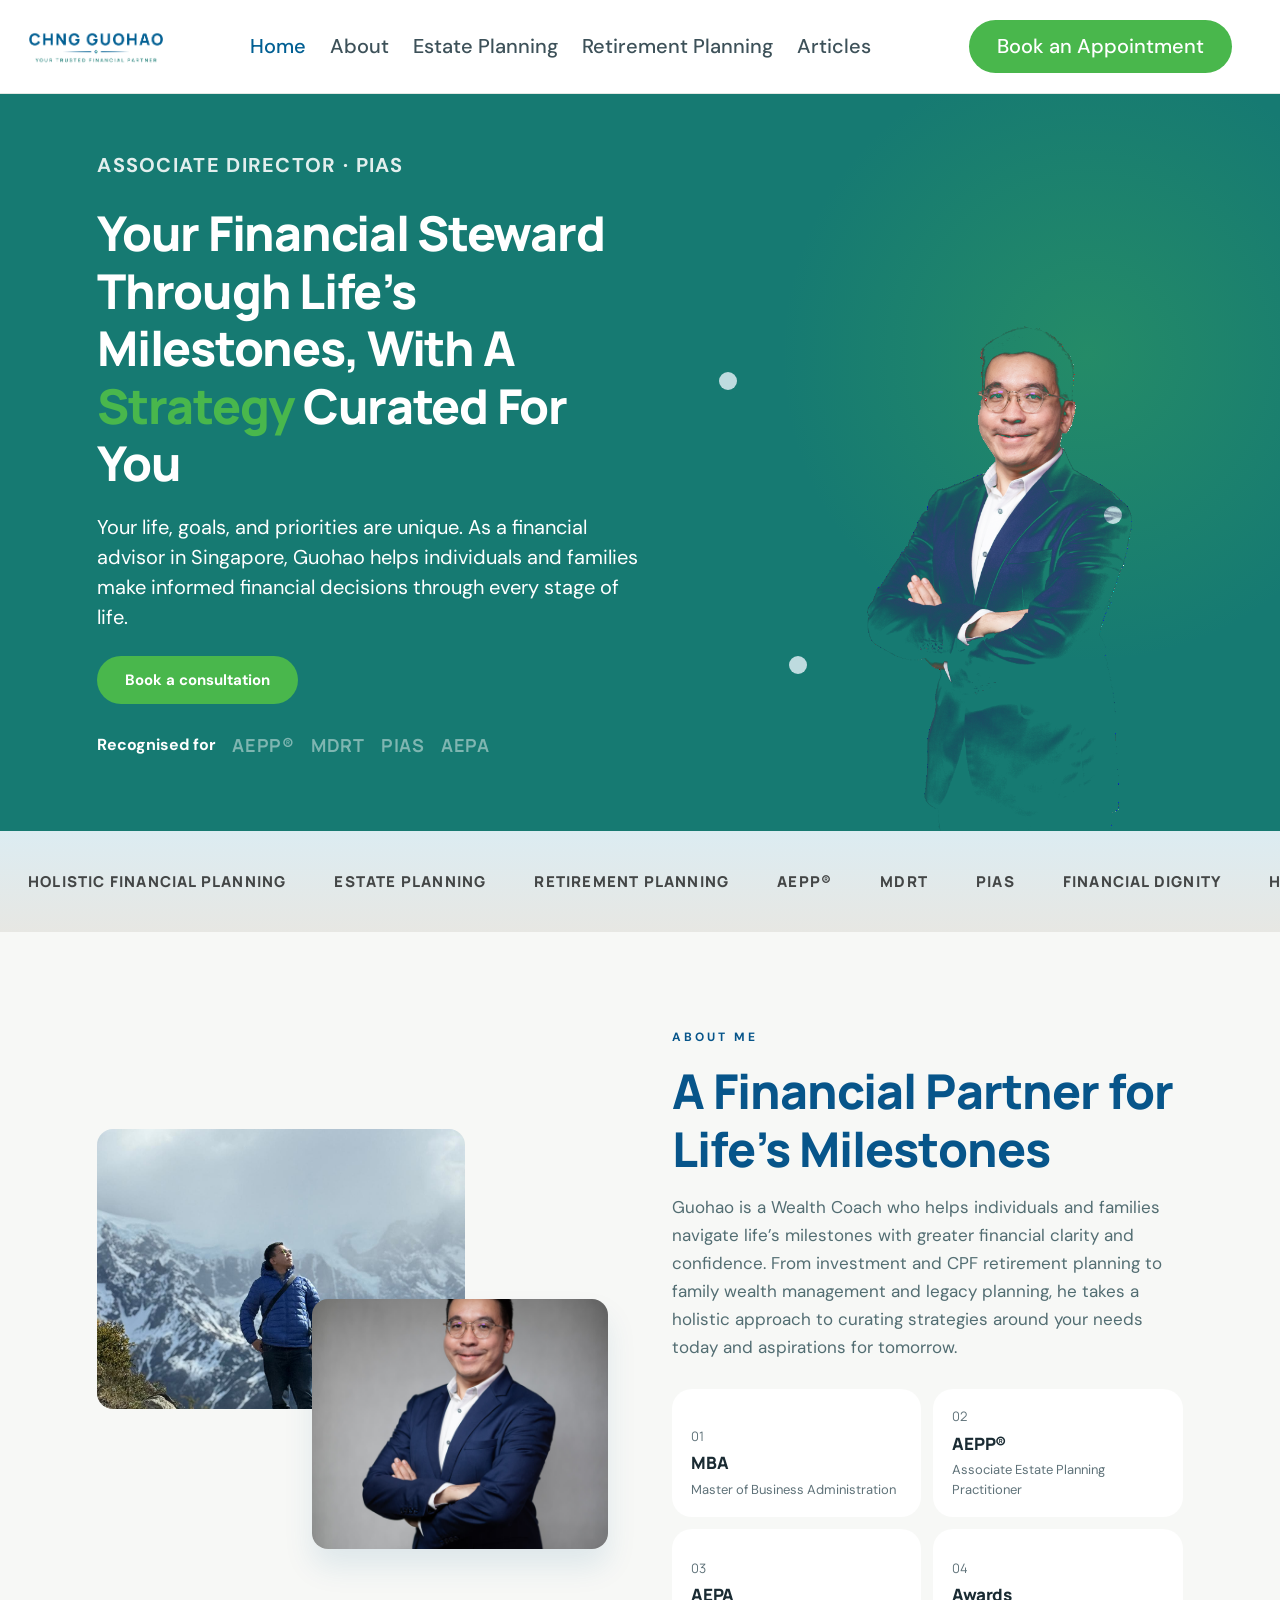
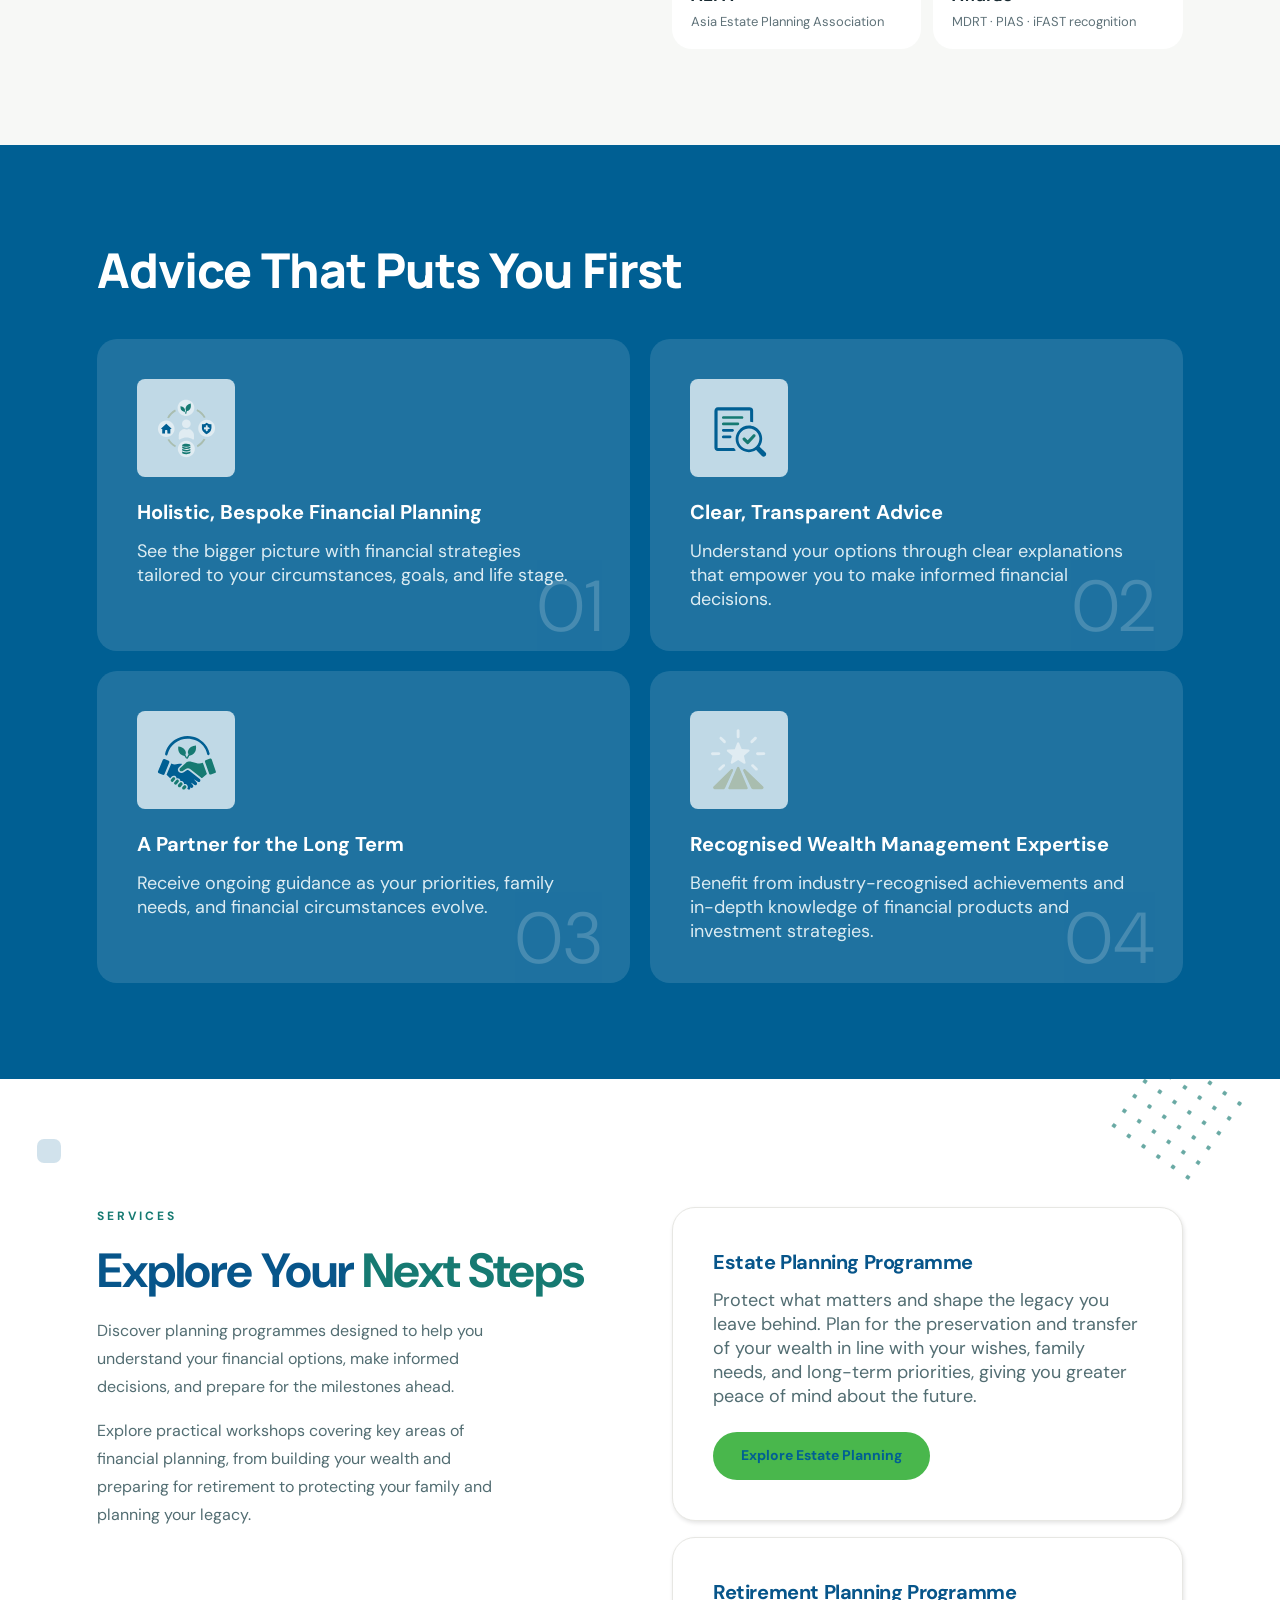
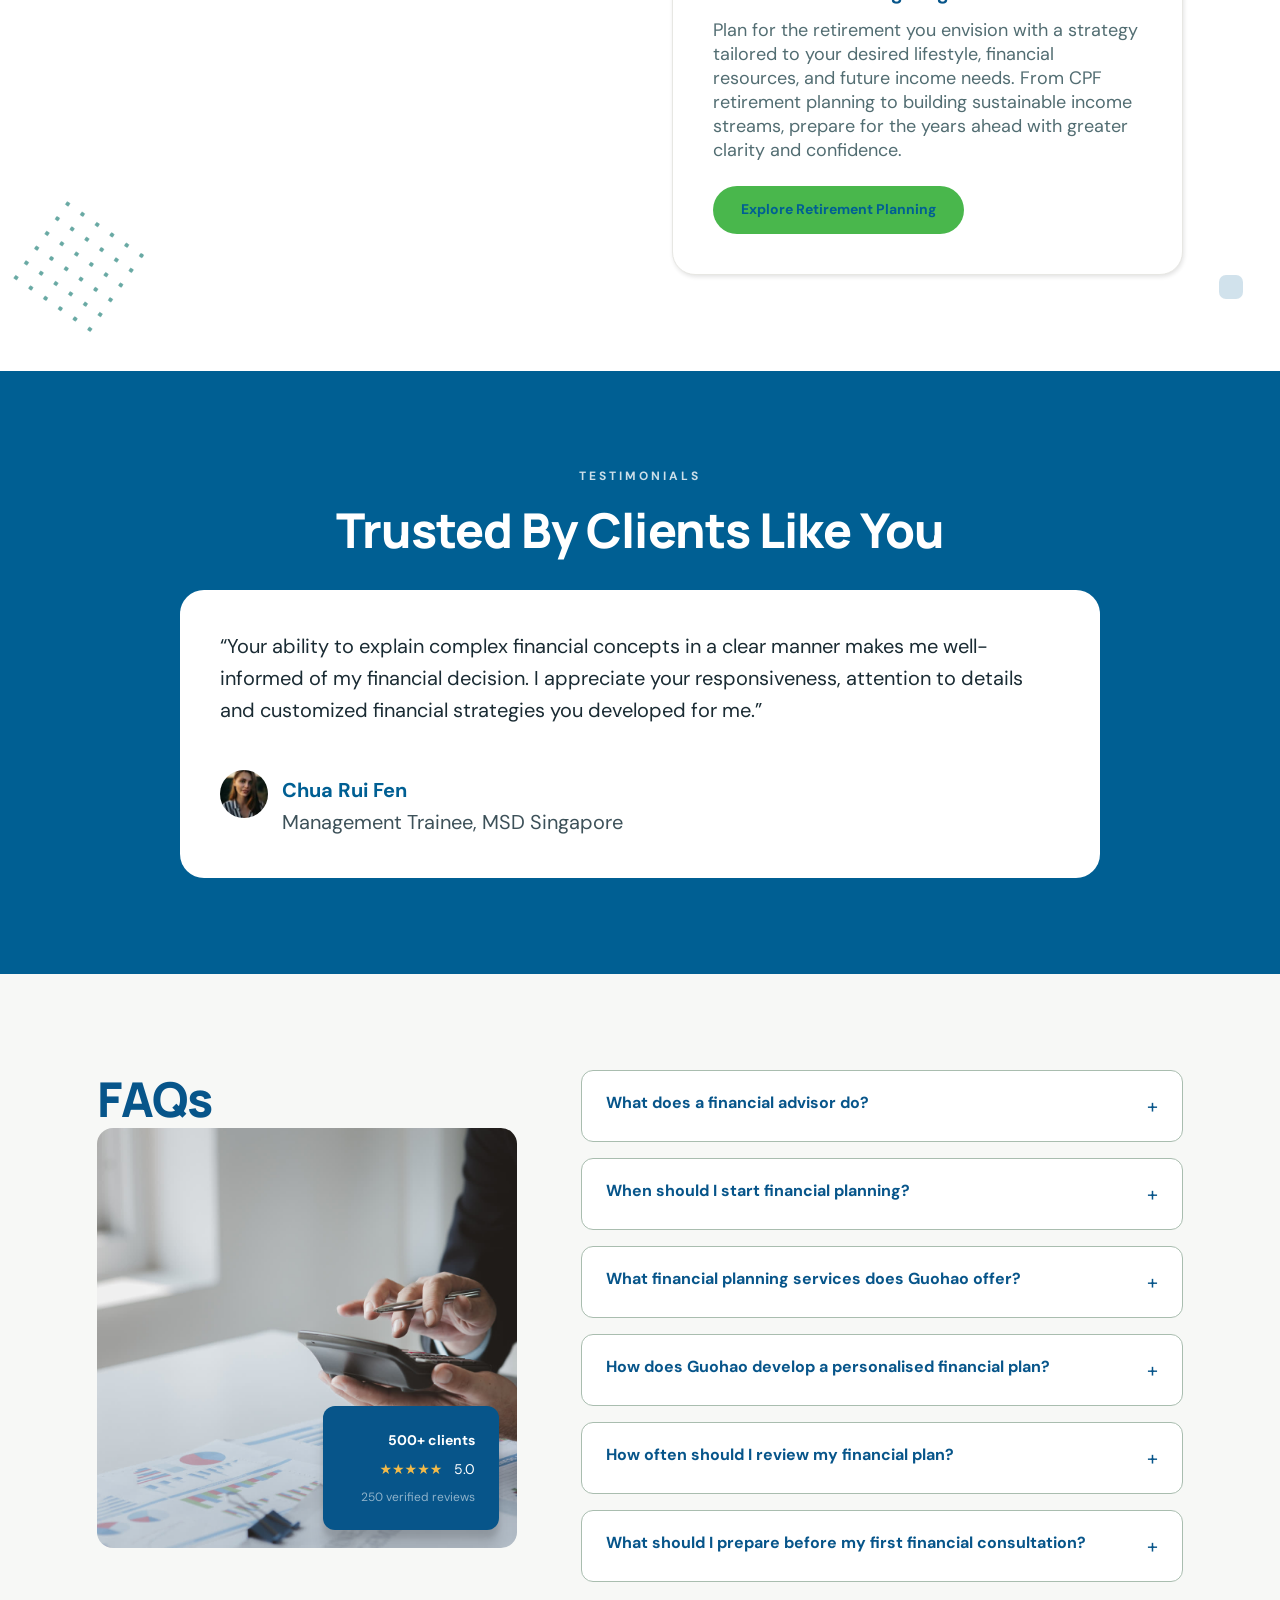
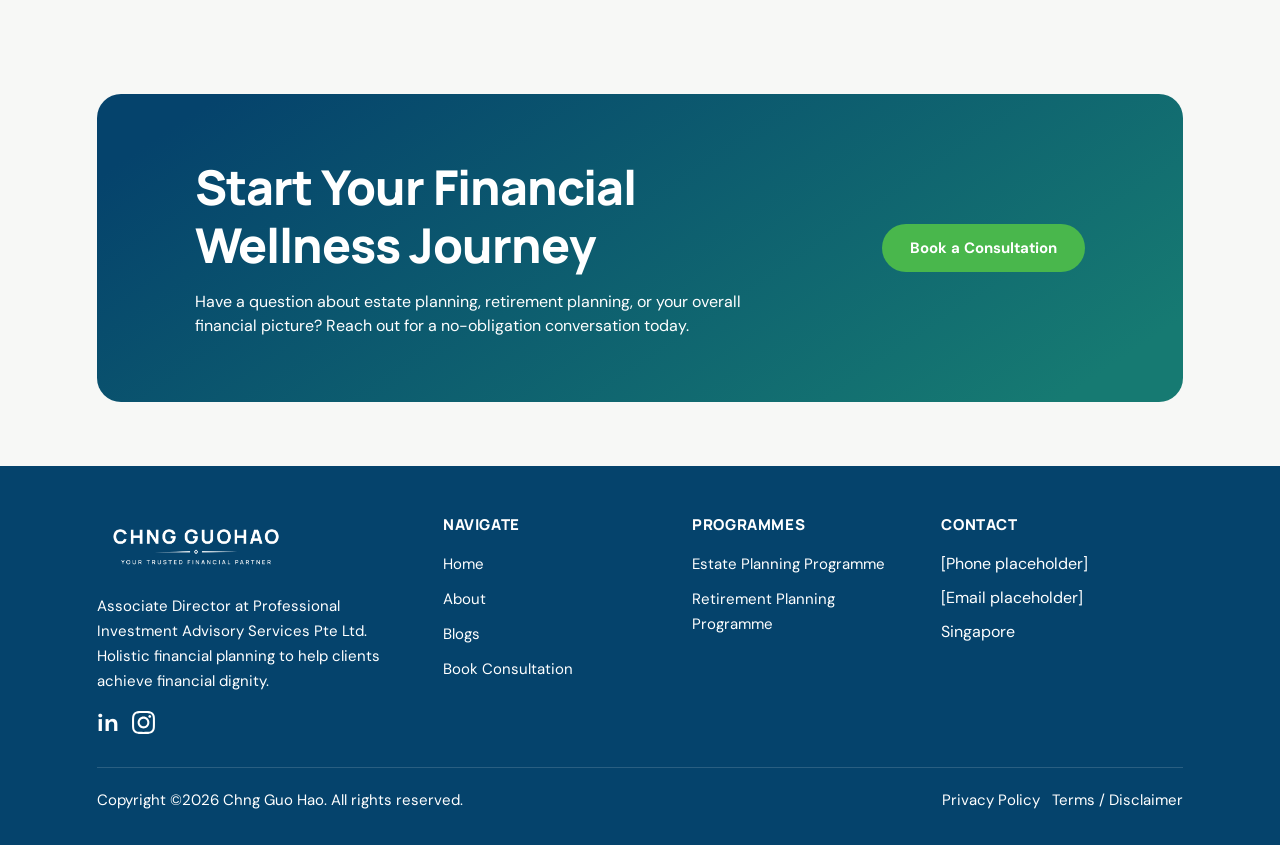
==== commit a2ec8832: "Match Figma services strip and programme cards Restyle the homepage ticker to the ice-to-warm gradie" ====
--- a/site/index.html
+++ b/site/index.html
@@ -112,15 +112,19 @@
         </div>
       </div>
     </section>
-    <section class="section">
+    <section class="section services">
+      <span class="halftone ht-tr" aria-hidden="true"></span>
+      <span class="halftone ht-bl" aria-hidden="true"></span>
+      <span class="deco-sq deco-sq-tl" aria-hidden="true"></span>
+      <span class="deco-sq deco-sq-br" aria-hidden="true"></span>
       <div class="section-inner split">
         <div>
-          <p class="kicker navy">Services</p>
-          <h2>Explore Your Next Steps</h2>
+          <p class="kicker teal">Services</p>
+          <h2>Explore Your <span class="accent-teal">Next Steps</span></h2>
           <p class="lede">Discover planning programmes designed to help you understand your financial options, make informed decisions, and prepare for the milestones ahead.</p>
           <p class="lede">Explore practical workshops covering key areas of financial planning, from building your wealth and preparing for retirement to protecting your family and planning your legacy.</p>
         </div>
-        <div class="cards" style="margin-top:0">
+        <div class="service-cards">
           <article class="card white">
             <h3>Estate Planning Programme</h3>
             <p>Protect what matters and shape the legacy you leave behind. Plan for the preservation and transfer of your wealth in line with your wishes, family needs, and long-term priorities, giving you greater peace of mind about the future.</p>
--- a/site/css/styles.css
+++ b/site/css/styles.css
@@ -48,7 +48,7 @@
 }
 .skip:focus { left: 8px; background: var(--white); padding: 8px 12px; z-index: 40; }
 
-/* Header */
+/* Header — Figma Navigation Bar is 1440×93, logo at 17px, CTA at ~54px from the right */
 .site-header {
   background: var(--white);
   position: sticky;
@@ -60,28 +60,36 @@
   max-width: 1440px;
   margin: 0 auto;
   min-height: 93px;
-  padding: 18px var(--pad);
+  padding: 18px clamp(20px, 3.75vw, 54px) 18px clamp(16px, 1.2vw, 17px);
   display: flex;
   align-items: center;
-  justify-content: space-between;
-  gap: 24px;
-}
+  gap: 0;
+}
+.logo { flex: 0 0 auto; }
 .logo img { height: 52px; width: auto; }
 .nav {
+  flex: 1;
   display: flex;
   align-items: center;
-  gap: 28px;
-}
+  gap: 24px;
+}
+.nav > a:first-child,
+.nav-cta { margin-left: auto; }
 .nav a {
   color: var(--muted);
   font-size: 20px;
   font-weight: 500;
   line-height: 25px;
-  transition: color 0.2s ease, transform 0.2s ease;
+  white-space: nowrap;
+  transition: color 0.2s ease;
 }
 .nav a:hover,
 .nav a:focus-visible,
 .nav a.is-active { color: var(--navy); }
+.nav a.btn,
+.nav a.btn:hover,
+.nav a.btn:focus-visible,
+.nav a.btn.is-active { color: var(--white); }
 .btn {
   display: inline-flex;
   align-items: center;
@@ -91,34 +99,45 @@
   color: var(--white);
   border: 0;
   border-radius: 100px;
-  padding: 15px 24px;
+  padding: 14px 28px;
+  min-height: 48px;
   font-size: 15px;
   font-weight: 700;
   line-height: 18px;
+  white-space: nowrap;
   cursor: pointer;
-  transition: transform 0.2s ease, filter 0.2s ease, background 0.2s ease, box-shadow 0.2s ease;
+  box-shadow: none;
+  filter: none;
+  transform: none;
+  transition: background 0.2s ease, color 0.2s ease;
 }
 .btn:hover,
 .btn:focus-visible {
-  filter: brightness(0.96);
-  transform: translateY(-1px);
-  box-shadow: 0 8px 18px rgba(73, 183, 76, 0.28);
+  background: var(--gold);
+  color: var(--white);
+  box-shadow: none;
+  filter: none;
+  transform: none;
 }
 .btn-gold { background: var(--gold); }
-.btn-gold:hover { box-shadow: 0 8px 18px rgba(242, 186, 73, 0.35); }
+.btn-gold:hover,
+.btn-gold:focus-visible {
+  background: var(--gold);
+  box-shadow: none;
+}
 .btn-outline {
   background: transparent;
   color: var(--navy);
   border: 1.5px solid var(--navy);
   box-shadow: none;
 }
-.btn-outline:hover {
+.btn-outline:hover,
+.btn-outline:focus-visible {
   background: var(--navy);
   color: var(--white);
-  filter: none;
   box-shadow: none;
 }
-.nav-cta { padding: 14px 22px; font-size: 15px; }
+.nav-cta { padding: 14px 28px; font-size: 15px; }
 .nav-toggle {
   display: none;
   background: none;
@@ -280,22 +299,23 @@
 }
 
 .ticker {
-  background: var(--white);
-  overflow: hidden;
-  padding: 28px 0;
-  border-bottom: 1px solid rgba(169, 189, 175, 0.25);
+  background: linear-gradient(180deg, #dcecf2 0%, #e7e7e3 100%);
+  overflow: hidden;
+  padding: 38px 0;
 }
 .ticker-track {
   display: flex;
   gap: 48px;
   width: max-content;
-  animation: ticker 28s linear infinite;
+  padding-left: 28px;
+  animation: ticker 18s linear infinite;
   font-family: Manrope, sans-serif;
   font-weight: 800;
   letter-spacing: 1.2px;
   font-size: 15px;
+  line-height: 25px;
   text-transform: uppercase;
-  color: var(--navy-deep);
+  color: rgba(0, 0, 0, 0.7);
 }
 .ticker-track span { white-space: nowrap; }
 @keyframes ticker {
@@ -315,7 +335,9 @@
   margin-bottom: 16px;
 }
 .kicker.navy { color: var(--navy-deep); }
+.kicker.teal { color: var(--teal); }
 h2 { font-size: clamp(32px, 4vw, 48px); line-height: 1.2; color: var(--navy-deep); }
+h2 .accent-teal { color: var(--teal); }
 .lede { color: var(--muted-2); font-size: 17px; line-height: 28px; max-width: 52ch; margin-top: 16px; }
 
 .split {
@@ -428,6 +450,80 @@
 }
 .card h3 { font-size: 20px; color: var(--ink); font-family: Manrope, sans-serif; margin-bottom: 12px; }
 .card p { color: var(--muted); font-size: 18px; line-height: 28px; }
+
+.services {
+  position: relative;
+  overflow: hidden;
+  padding: 128px var(--pad) 96px;
+  background: var(--white);
+}
+.services .split { align-items: start; }
+.services h2 {
+  font-family: "DM Sans", sans-serif;
+  font-weight: 700;
+  letter-spacing: -1.2px;
+  line-height: 1.25;
+  color: var(--navy-deep);
+}
+.services .lede {
+  font-size: 16px;
+  line-height: 28px;
+  max-width: 38ch;
+  color: var(--muted-2);
+}
+.service-cards {
+  display: flex;
+  flex-direction: column;
+  gap: 16px;
+}
+.services .card {
+  padding: 40px;
+  border-radius: 23px;
+  border: 1px solid var(--warm);
+  box-shadow: 1px 2px 4px rgba(0, 0, 0, 0.11);
+}
+.services .card:hover {
+  transform: none;
+  box-shadow: 1px 2px 4px rgba(0, 0, 0, 0.11);
+}
+.services .card h3 {
+  font-family: "DM Sans", sans-serif;
+  font-weight: 700;
+  font-size: 20px;
+  line-height: 28px;
+  color: var(--navy-deep);
+  margin-bottom: 12px;
+}
+.services .card p {
+  font-size: 18px;
+  line-height: 24px;
+  color: var(--muted-2);
+}
+.services .card .btn { margin-top: 24px; }
+.halftone {
+  position: absolute;
+  width: 110px;
+  height: 110px;
+  background-image: radial-gradient(circle, #167a72 2.1px, transparent 2.2px);
+  background-size: 18px 18px;
+  transform: rotate(35deg);
+  pointer-events: none;
+  opacity: 0.65;
+}
+.ht-tr { top: -18px; right: 48px; }
+.ht-bl { bottom: 48px; left: 24px; }
+.deco-sq {
+  position: absolute;
+  width: 24px;
+  height: 24px;
+  border-radius: 7px;
+  background: #005f93;
+  opacity: 0.18;
+  pointer-events: none;
+  animation: spin-dot 2s cubic-bezier(0.5, 0, 0.5, 1) infinite;
+}
+.deco-sq-tl { top: 60px; left: 37px; }
+.deco-sq-br { bottom: 72px; right: 37px; }
 .card a { display: inline-block; margin-top: 16px; color: var(--navy); font-weight: 700; font-size: 14px; }
 .card .btn { margin-top: 20px; }
 
@@ -937,7 +1033,10 @@
     padding: 16px;
     border-radius: 16px;
     box-shadow: var(--shadow);
+    gap: 12px;
   }
+  .nav > a:first-child,
+  .nav-cta { margin-left: 0; }
   .nav.is-open { display: flex; }
   .header-inner { position: relative; }
   .hero-art { min-height: 420px; }
@@ -951,6 +1050,7 @@
   .ticker-track,
   .reviews-card,
   .spin-dot,
+  .deco-sq,
   .photo-card img,
   .article .thumb img {
     animation: none !important;
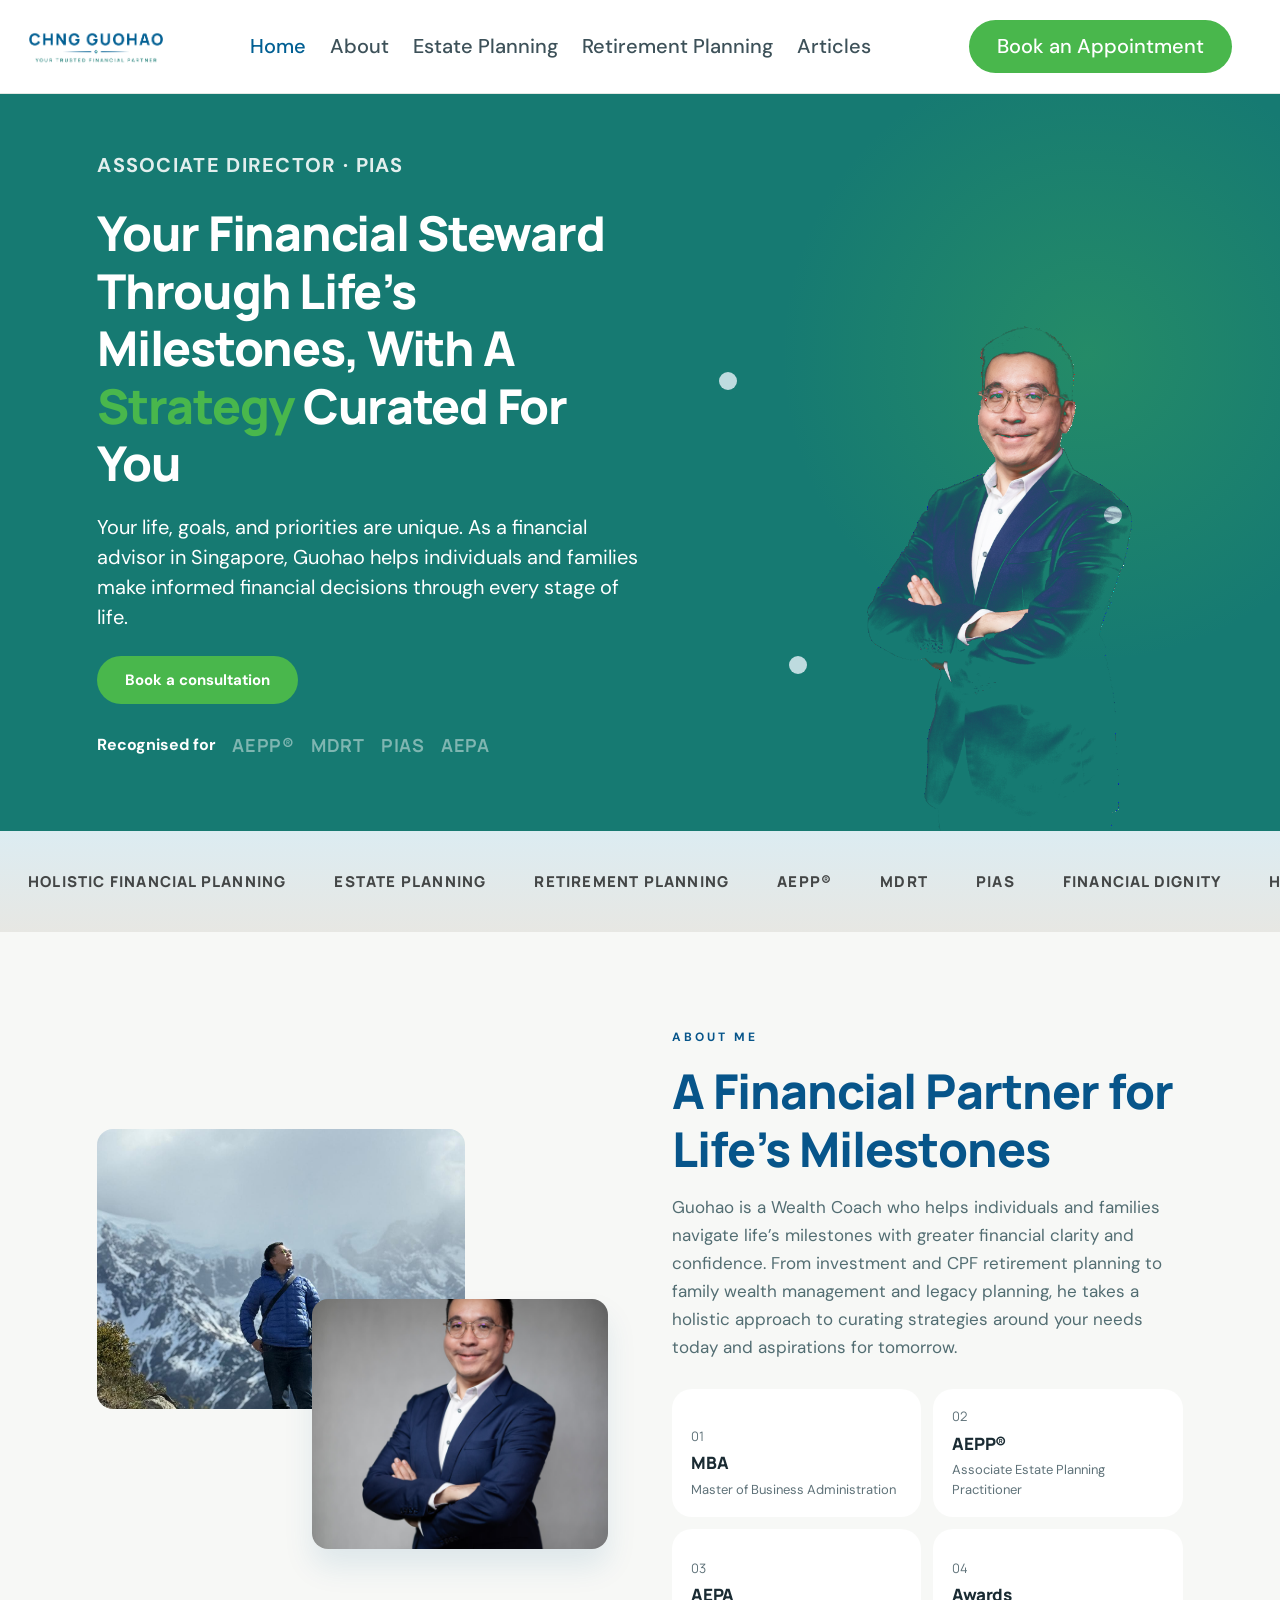
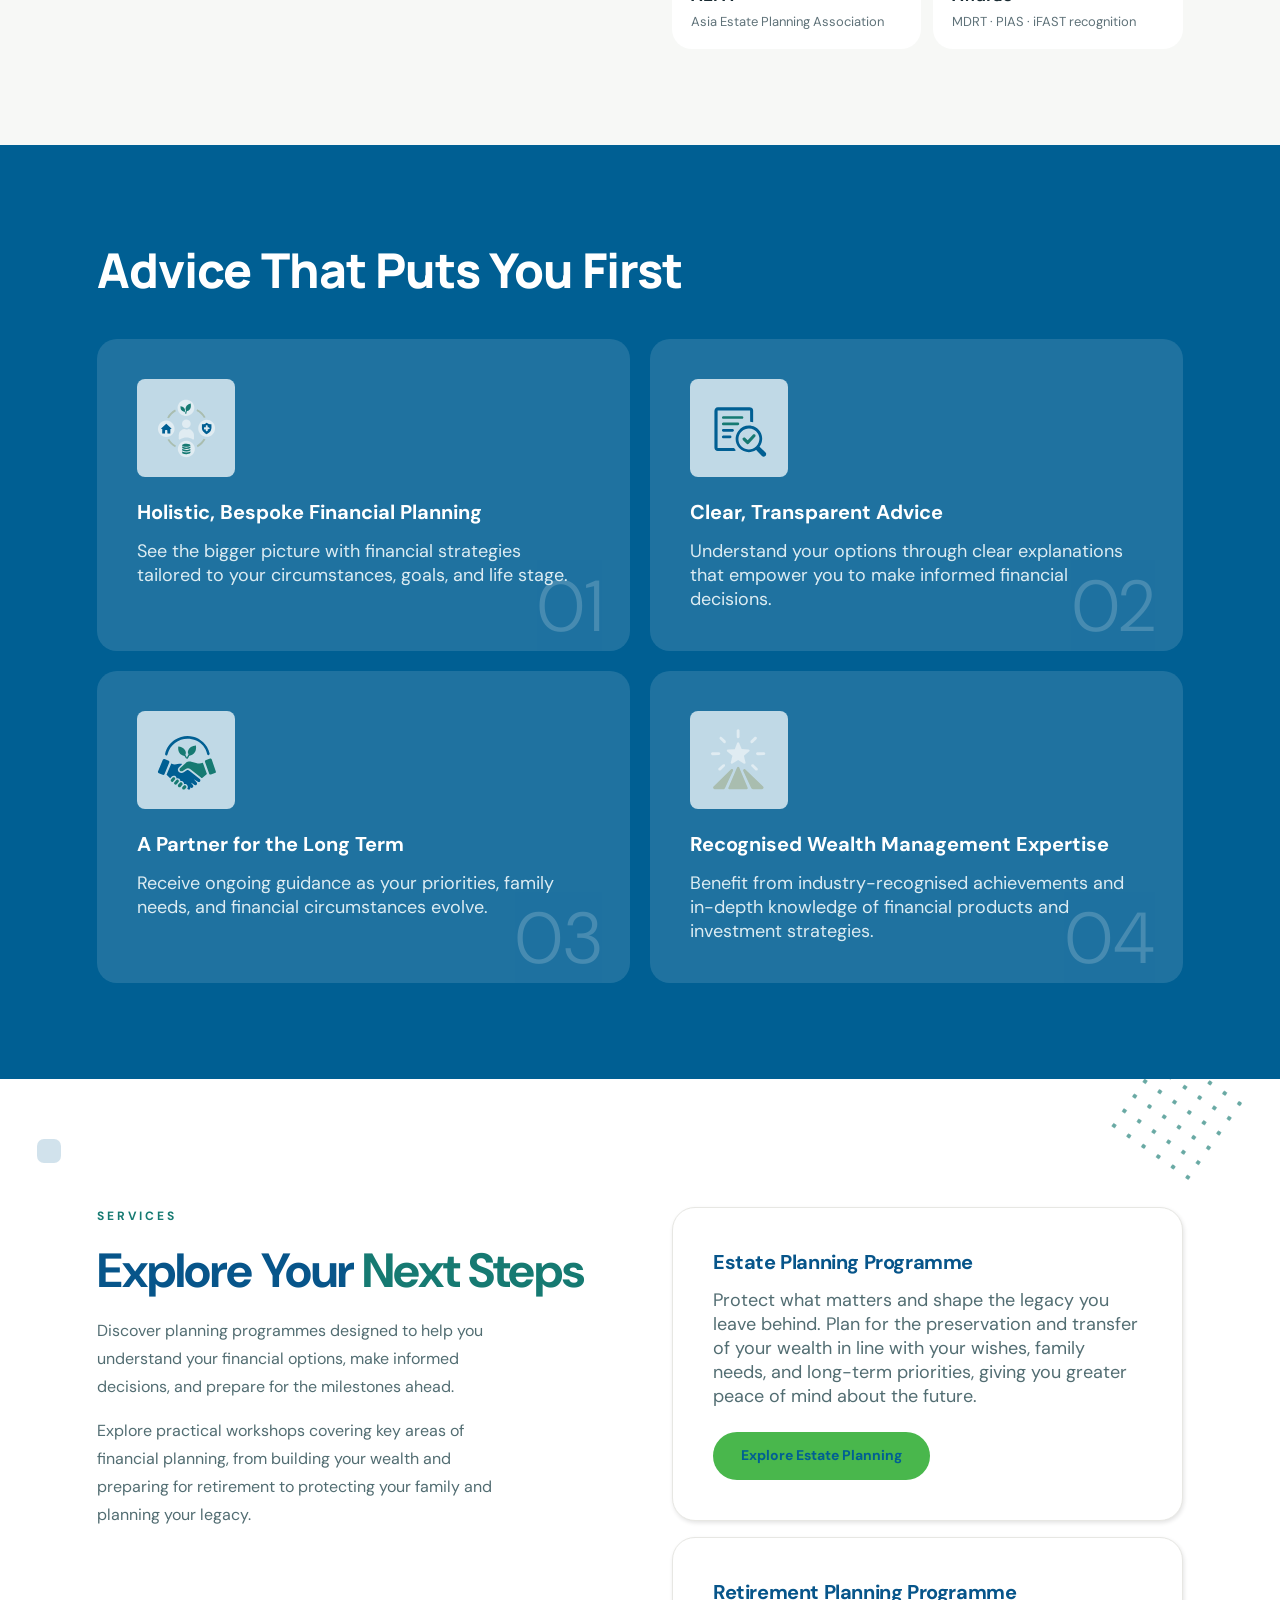
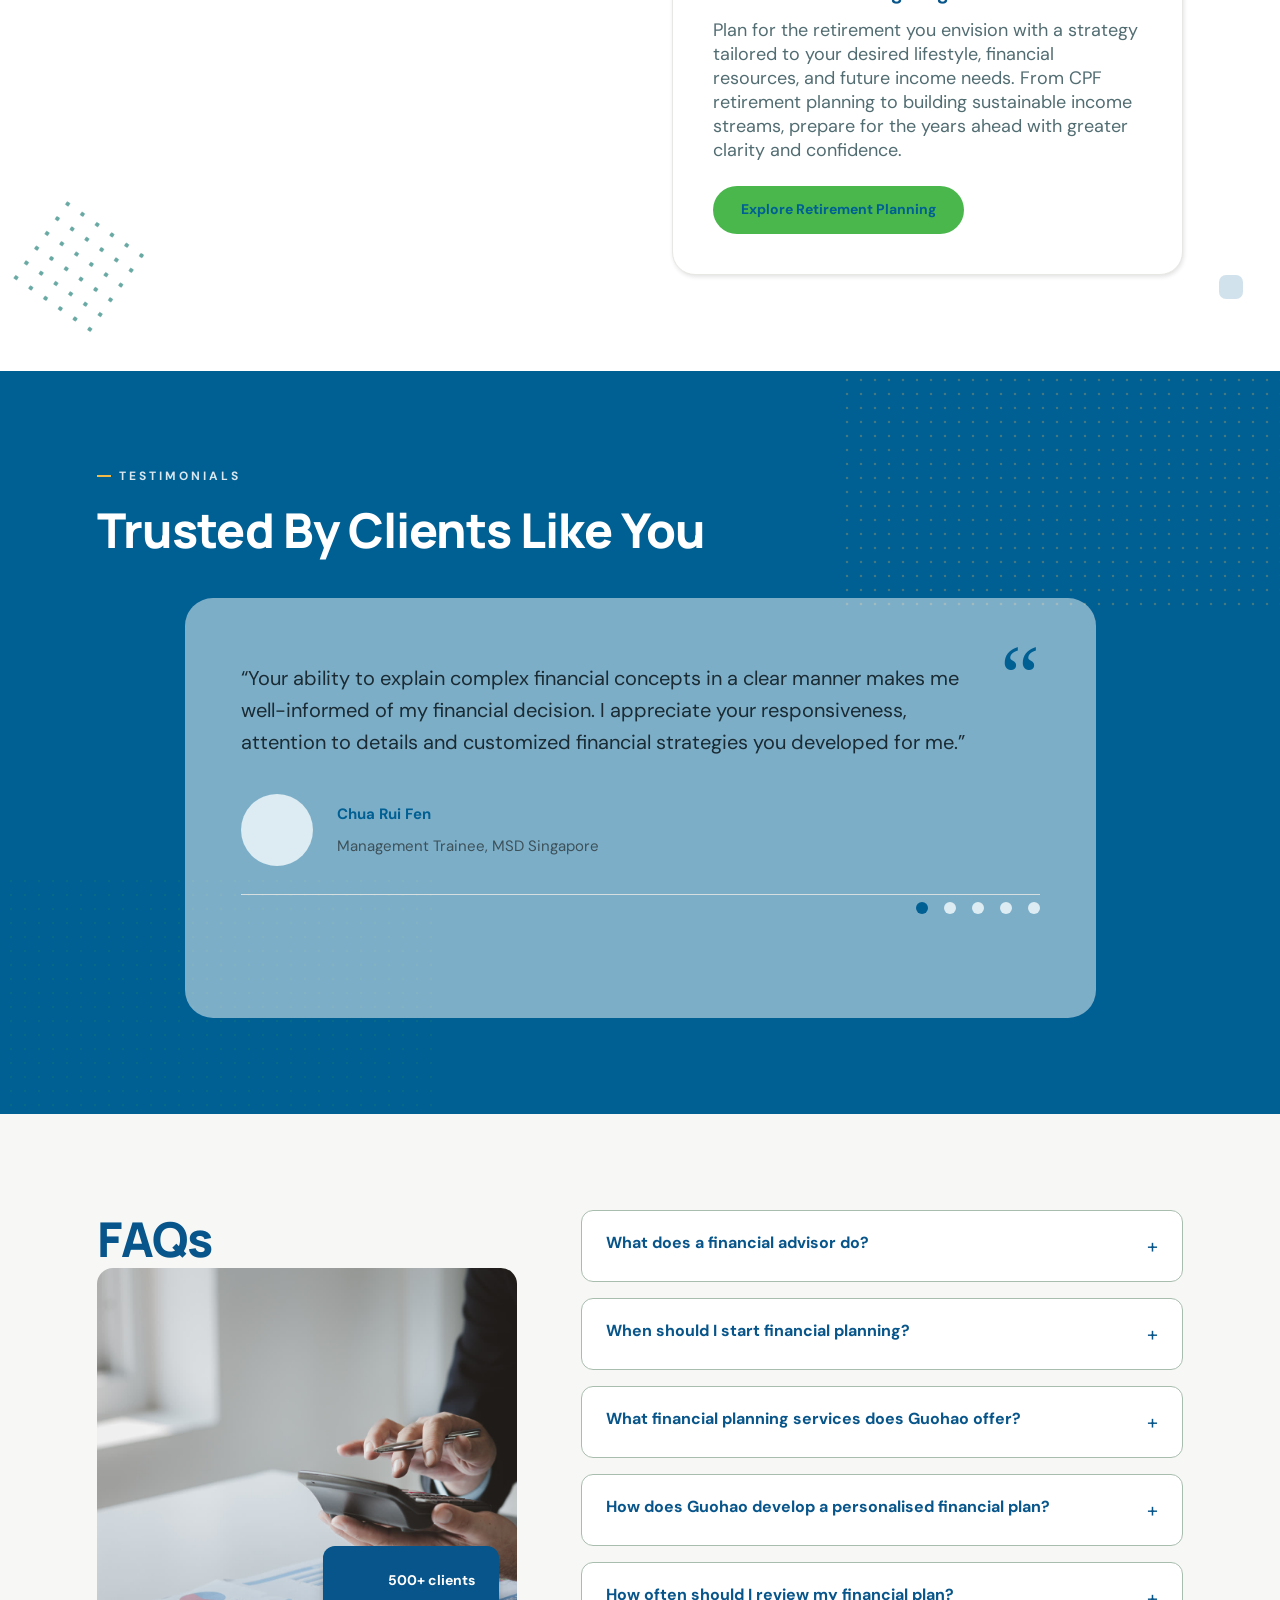
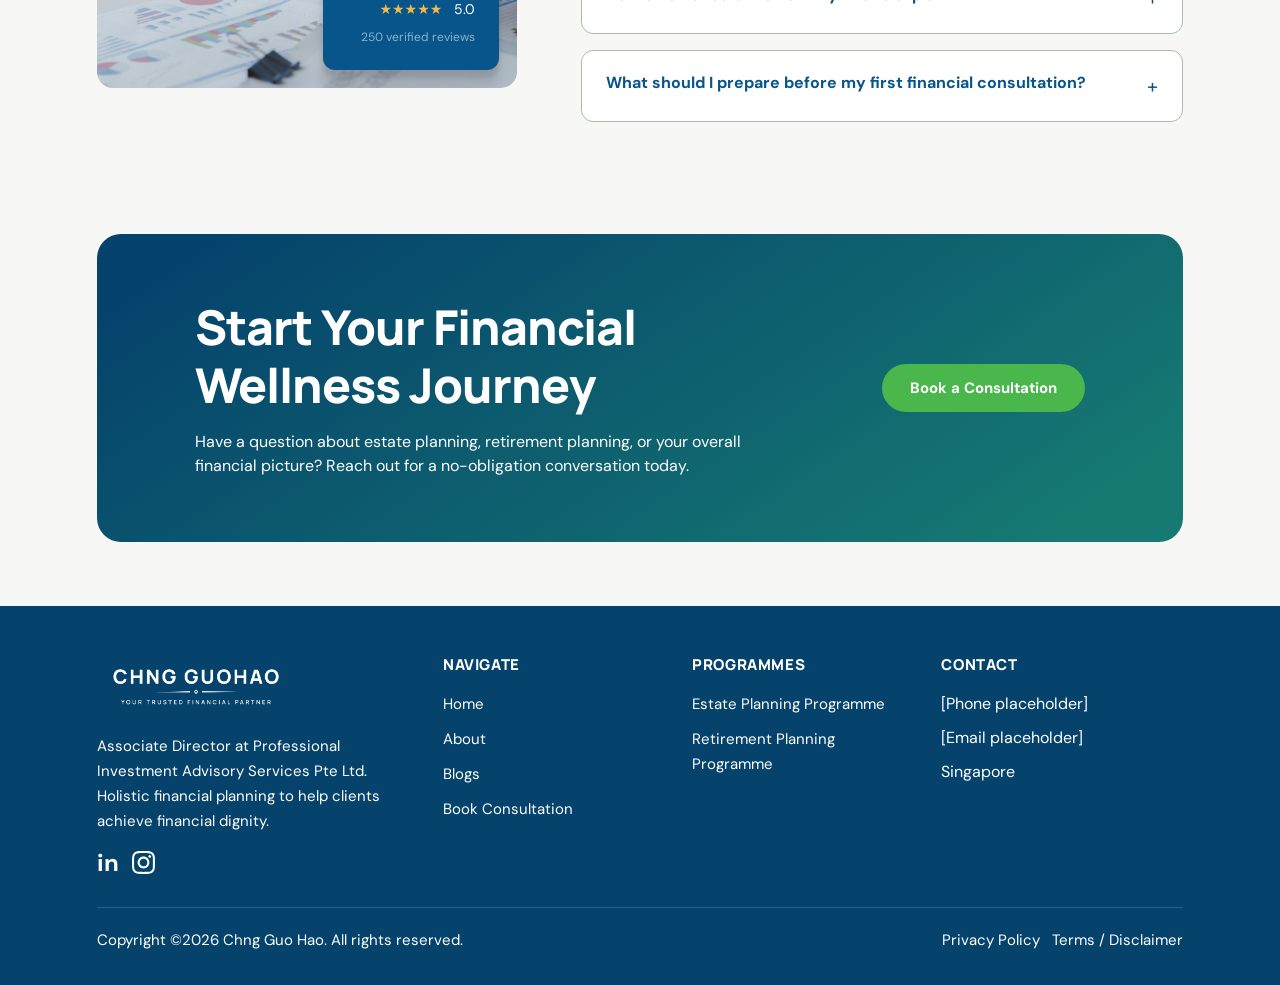
==== commit a708ab76: "Add all five Figma testimonials to the homepage carousel The prototype testimonial strip has five cl" ====
--- a/site/index.html
+++ b/site/index.html
@@ -139,18 +139,70 @@
       </div>
     </section>
     <section class="section quote-wrap">
-      <p class="kicker">Testimonials</p>
-      <h2>Trusted By Clients Like You</h2>
-      <blockquote class="quote">
-        <p>“Your ability to explain complex financial concepts in a clear manner makes me well-informed of my financial decision. I appreciate your responsiveness, attention to details and customized financial strategies you developed for me.”</p>
-        <div class="quote-person">
-          <img src="assets/photos/siti.jpg" alt="">
-          <div>
-            <p class="who">Chua Rui Fen</p>
-            <p class="role">Management Trainee, MSD Singapore</p>
+      <div class="section-inner testimonials">
+        <p class="kicker">Testimonials</p>
+        <h2>Trusted By Clients Like You</h2>
+        <div class="quote-card" data-testimonials>
+          <span class="quote-mark" aria-hidden="true">“</span>
+          <blockquote class="quote-slide is-active">
+            <p>“Your ability to explain complex financial concepts in a clear manner makes me well-informed of my financial decision. I appreciate your responsiveness, attention to details and customized financial strategies you developed for me.”</p>
+            <div class="quote-person">
+              <span class="quote-avatar" aria-hidden="true"></span>
+              <div>
+                <p class="who">Chua Rui Fen</p>
+                <p class="role">Management Trainee, MSD Singapore</p>
+              </div>
+            </div>
+          </blockquote>
+          <blockquote class="quote-slide">
+            <p>“Guohao cares for my financial planning needs and is very transparent in the proposed options. He is not pushy and able to provide sound finance advice to help me make informed decisions for my retirement planning.”</p>
+            <div class="quote-person">
+              <span class="quote-avatar" aria-hidden="true"></span>
+              <div>
+                <p class="who">Evelyn Low</p>
+                <p class="role">Retiree</p>
+              </div>
+            </div>
+          </blockquote>
+          <blockquote class="quote-slide">
+            <p>“Guohao shares the overall concept of financial success model and provides very clear and transparent viewpoints on the recommended plans to tailor to my financial planning needs. He is also very patient in addressing all my queries.”</p>
+            <div class="quote-person">
+              <span class="quote-avatar" aria-hidden="true"></span>
+              <div>
+                <p class="who">Julie Ji</p>
+                <p class="role">Senior Operational Excellence Manager, DB Schenker</p>
+              </div>
+            </div>
+          </blockquote>
+          <blockquote class="quote-slide">
+            <p>“Guohao is passionate in his field of work. I trust to leave my family’s financial planning needs to him. He optimizes my current resources and provides value-added inputs to meet my family’s financial needs. He goes the extra mile to ensure a fuss-free claim process, so the payout is received in a timely manner.”</p>
+            <div class="quote-person">
+              <span class="quote-avatar" aria-hidden="true"></span>
+              <div>
+                <p class="who">Leonard Leong</p>
+                <p class="role">Risk Management Specialist, UOB</p>
+              </div>
+            </div>
+          </blockquote>
+          <blockquote class="quote-slide">
+            <p>“Guohao has in-depth financial products knowledge and is attention to details. As a wealth management practitioner, he is passionate and highly motivated to serve clients and take care of their interests.”</p>
+            <div class="quote-person">
+              <span class="quote-avatar" aria-hidden="true"></span>
+              <div>
+                <p class="who">Daniel Tan</p>
+                <p class="role">Director, BroadTech Engineering</p>
+              </div>
+            </div>
+          </blockquote>
+          <div class="testimonial-dots" role="tablist" aria-label="Testimonials">
+            <button type="button" role="tab" aria-label="Show testimonial 1 of 5" aria-selected="true" class="is-active"></button>
+            <button type="button" role="tab" aria-label="Show testimonial 2 of 5" aria-selected="false"></button>
+            <button type="button" role="tab" aria-label="Show testimonial 3 of 5" aria-selected="false"></button>
+            <button type="button" role="tab" aria-label="Show testimonial 4 of 5" aria-selected="false"></button>
+            <button type="button" role="tab" aria-label="Show testimonial 5 of 5" aria-selected="false"></button>
           </div>
         </div>
-      </blockquote>
+      </div>
     </section>
     <section class="section">
       <div class="section-inner faq-layout">
--- a/site/css/styles.css
+++ b/site/css/styles.css
@@ -611,33 +611,109 @@
 .stats strong { display: block; font-family: Manrope, sans-serif; font-size: 48px; color: var(--navy); }
 .stats span { color: var(--muted); }
 
-.quote-wrap { background: var(--navy); color: var(--white); text-align: center; }
-.quote-wrap .kicker { color: rgba(255,255,255,0.8); }
-.quote-wrap h2 { color: var(--white); margin-bottom: 32px; }
-.quote {
-  background: var(--white);
+.quote-wrap {
+  background: var(--navy);
+  color: var(--white);
+  position: relative;
+  overflow: hidden;
+}
+.quote-wrap::before,
+.quote-wrap::after {
+  content: "";
+  position: absolute;
+  width: 520px;
+  height: 280px;
+  background-image: radial-gradient(circle, rgba(242, 186, 73, 0.28) 1.4px, transparent 1.6px);
+  background-size: 14px 14px;
+  pointer-events: none;
+}
+.quote-wrap::before { top: -40px; right: -80px; }
+.quote-wrap::after {
+  bottom: -40px;
+  left: -80px;
+  background-image: radial-gradient(circle, rgba(22, 122, 114, 0.35) 1.4px, transparent 1.6px);
+}
+.testimonials { position: relative; z-index: 1; max-width: 1224px; }
+.quote-wrap .kicker {
+  color: rgba(255,255,255,0.85);
+  display: flex;
+  align-items: center;
+  gap: 8px;
+}
+.quote-wrap .kicker::before {
+  content: "";
+  width: 14px;
+  height: 2px;
+  background: var(--gold);
+}
+.quote-wrap h2 { color: var(--white); margin-bottom: 40px; }
+.quote-card {
+  position: relative;
+  background: rgba(255, 255, 255, 0.49);
   color: var(--ink);
-  border-radius: 24px;
-  padding: 40px;
-  max-width: 920px;
+  border-radius: 28px;
+  padding: 64px 56px 48px;
+  max-width: 911px;
   margin: 0 auto;
+  min-height: 420px;
   text-align: left;
 }
-.quote p { font-size: 20px; line-height: 32px; }
-.quote .who { margin-top: 24px; color: var(--navy); font-weight: 700; }
-.quote .role { color: var(--muted); font-weight: 400; }
+.quote-mark {
+  position: absolute;
+  top: 48px;
+  right: 56px;
+  font-family: Georgia, "Times New Roman", serif;
+  font-size: 88px;
+  line-height: 0.7;
+  color: var(--navy);
+  pointer-events: none;
+}
+.quote-slide { display: none; margin: 0; }
+.quote-slide.is-active { display: block; }
+.quote-slide p { font-size: 20px; line-height: 32px; max-width: 52ch; }
+.quote .who,
+.quote-slide .who { color: var(--navy); font-weight: 700; font-size: 15px; }
+.quote .role,
+.quote-slide .role { color: var(--muted); font-weight: 400; font-size: 15px; }
 .quote-person {
   display: flex;
   align-items: center;
-  gap: 14px;
-  margin-top: 24px;
+  gap: 24px;
+  margin-top: 36px;
+  padding: 0 170px 28px 0;
+  border-bottom: 1px solid rgba(231, 231, 227, 0.85);
+}
+.quote-avatar {
+  width: 72px;
+  height: 72px;
+  border-radius: 50%;
+  background: var(--ice);
+  flex: 0 0 auto;
 }
 .quote-person img {
-  width: 48px;
-  height: 48px;
+  width: 72px;
+  height: 72px;
   border-radius: 50%;
   object-fit: cover;
 }
+.testimonial-dots {
+  position: absolute;
+  right: 56px;
+  bottom: 104px;
+  display: flex;
+  gap: 16px;
+  align-items: center;
+}
+.testimonial-dots button {
+  width: 12px;
+  height: 12px;
+  padding: 0;
+  border: 0;
+  border-radius: 50%;
+  background: var(--ice);
+  cursor: pointer;
+}
+.testimonial-dots button.is-active { background: var(--navy); }
 
 .achievements {
   display: grid;
@@ -1043,6 +1119,10 @@
   .hero-art img { position: relative; right: auto; height: 420px; margin: 0 auto; }
   .cta-band { margin: 0 16px 40px; }
   .award-stats { position: static; margin-top: 16px; }
+  .quote-card { padding: 48px 24px 32px; min-height: 0; }
+  .quote-mark { right: 24px; top: 28px; font-size: 64px; }
+  .quote-person { padding-right: 0; }
+  .testimonial-dots { position: static; justify-content: flex-start; margin-top: 20px; }
 }
 
 @media (prefers-reduced-motion: reduce) {
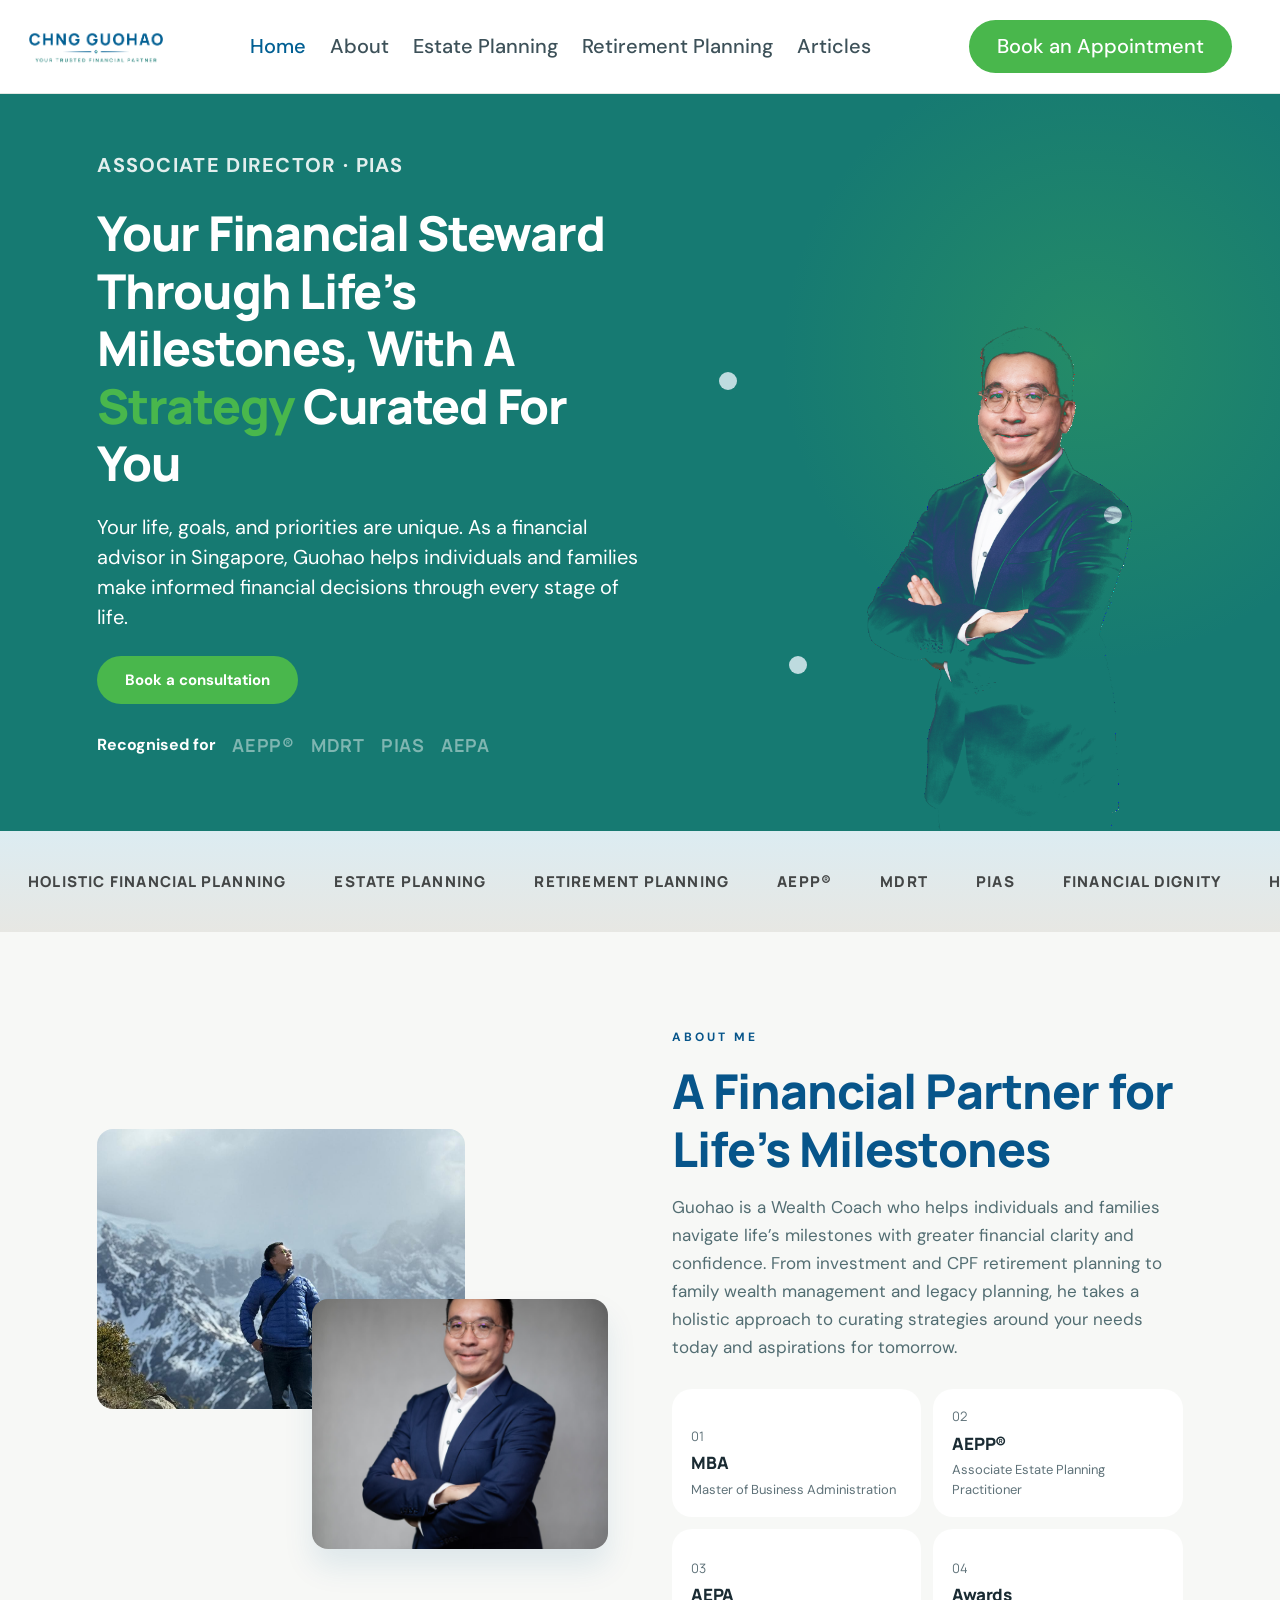
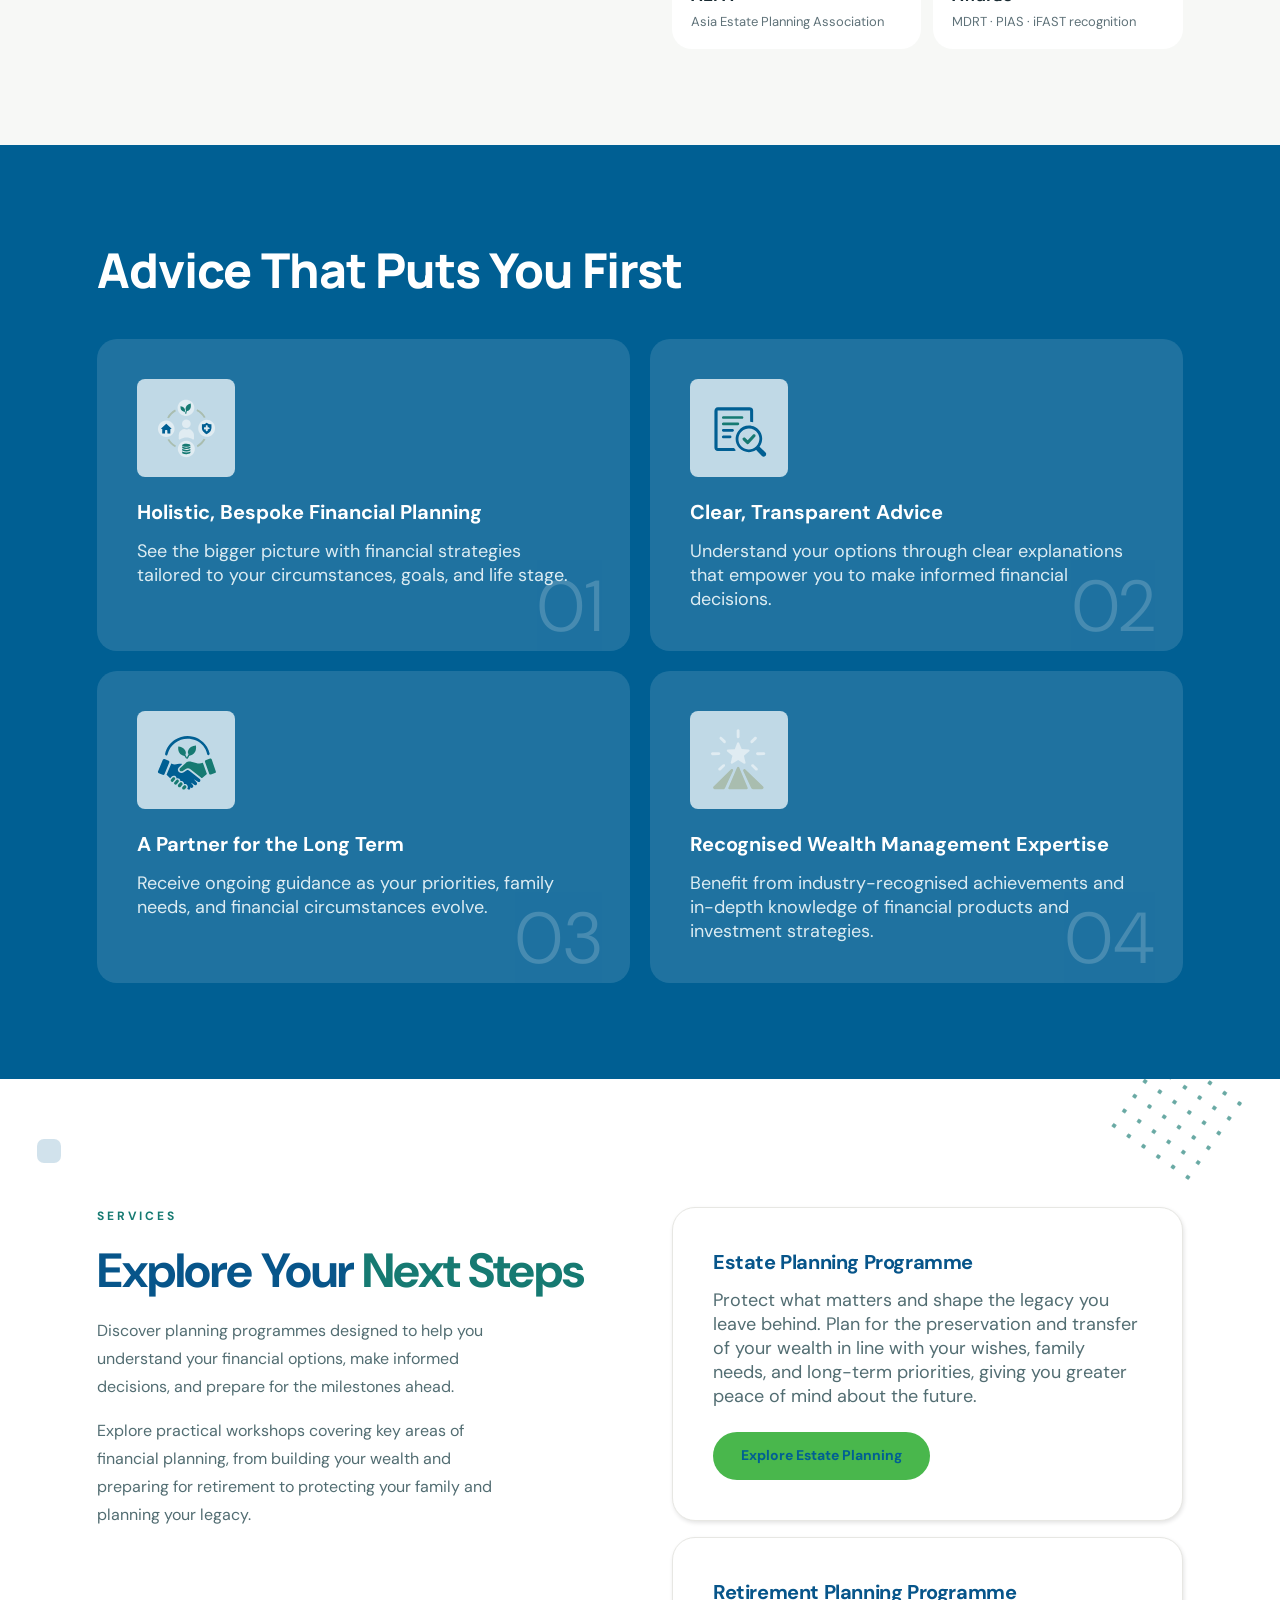
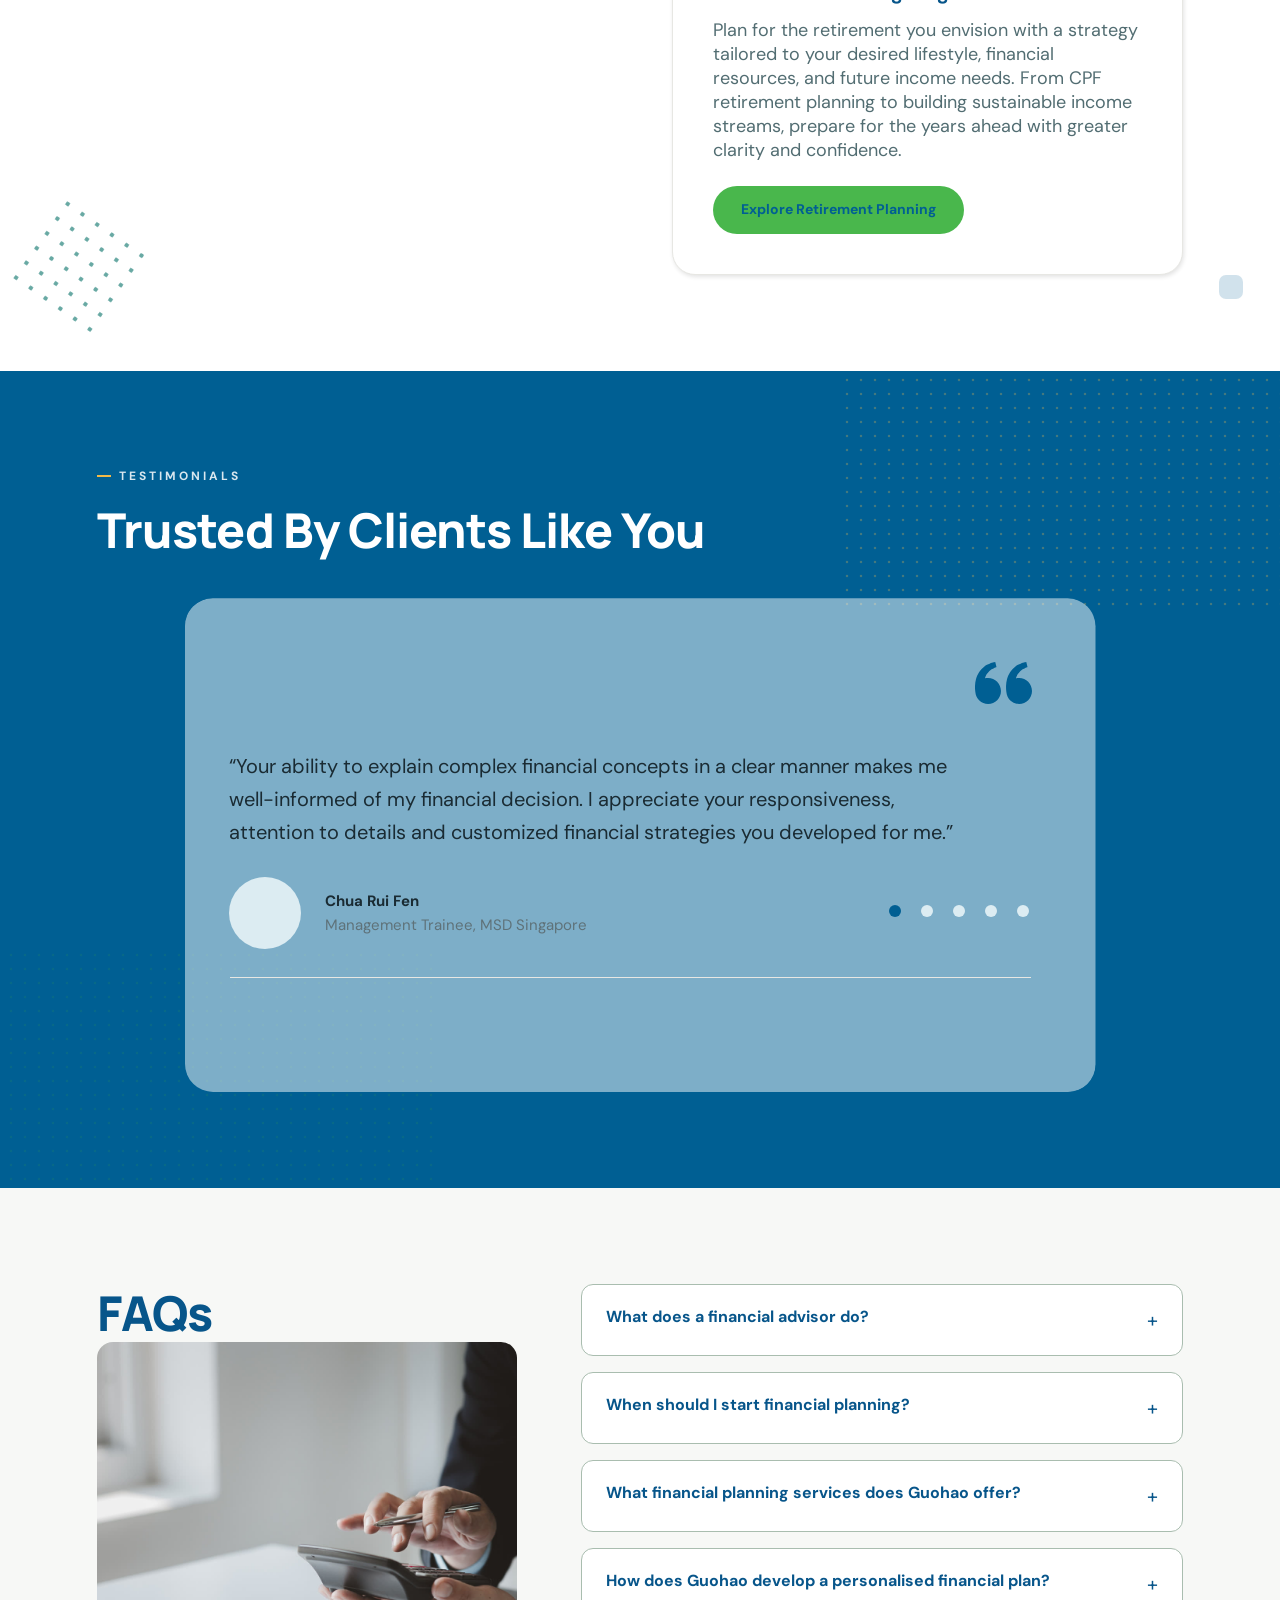
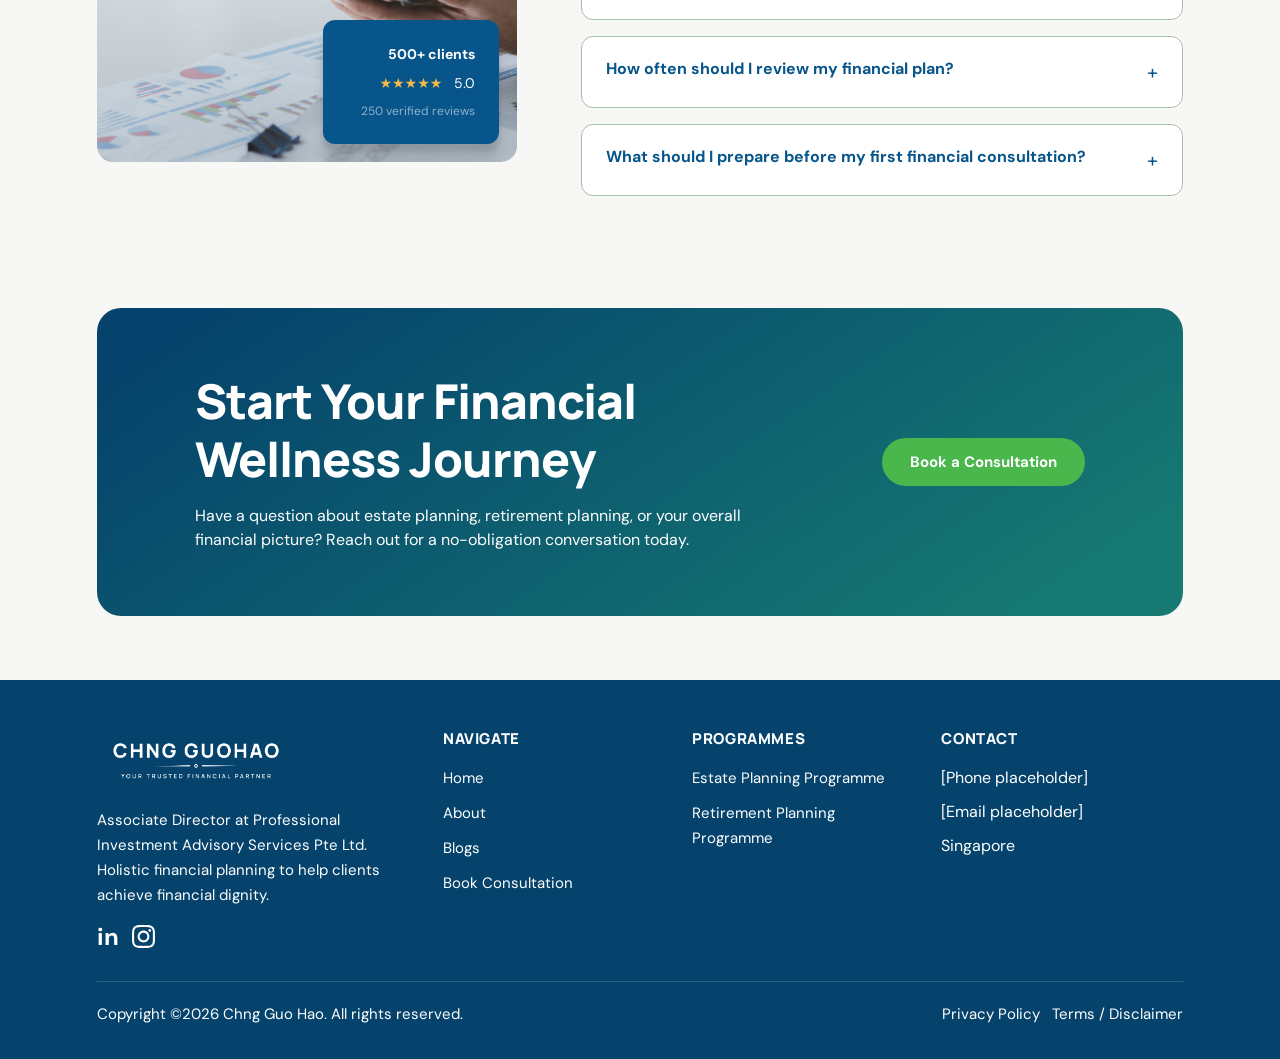
==== commit 80c1c198: "Port testimonials to the Figma single-card carousel Replace the stacked five-quote list with the pro" ====
--- a/site/index.html
+++ b/site/index.html
@@ -142,65 +142,24 @@
       <div class="section-inner testimonials">
         <p class="kicker">Testimonials</p>
         <h2>Trusted By Clients Like You</h2>
-        <div class="quote-card" data-testimonials>
-          <span class="quote-mark" aria-hidden="true">“</span>
-          <blockquote class="quote-slide is-active">
-            <p>“Your ability to explain complex financial concepts in a clear manner makes me well-informed of my financial decision. I appreciate your responsiveness, attention to details and customized financial strategies you developed for me.”</p>
-            <div class="quote-person">
-              <span class="quote-avatar" aria-hidden="true"></span>
-              <div>
-                <p class="who">Chua Rui Fen</p>
-                <p class="role">Management Trainee, MSD Singapore</p>
-              </div>
+        <div class="quote-card" data-testimonials aria-roledescription="carousel" aria-label="Client testimonials">
+          <img class="quote-mark" src="assets/icons/quote-left.svg" alt="" width="56.8448" height="41.3333" aria-hidden="true">
+          <div class="quote-viewport">
+            <div class="quote-track" data-quote-track>
+              <blockquote class="quote-slide is-active">
+                <p>“Your ability to explain complex financial concepts in a clear manner makes me well-informed of my financial decision. I appreciate your responsiveness, attention to details and customized financial strategies you developed for me.”</p>
+                <footer class="quote-person">
+                  <span class="quote-avatar" aria-hidden="true"></span>
+                  <div>
+                    <p class="who">Chua Rui Fen</p>
+                    <p class="role">Management Trainee, MSD Singapore</p>
+                  </div>
+                </footer>
+              </blockquote>
             </div>
-          </blockquote>
-          <blockquote class="quote-slide">
-            <p>“Guohao cares for my financial planning needs and is very transparent in the proposed options. He is not pushy and able to provide sound finance advice to help me make informed decisions for my retirement planning.”</p>
-            <div class="quote-person">
-              <span class="quote-avatar" aria-hidden="true"></span>
-              <div>
-                <p class="who">Evelyn Low</p>
-                <p class="role">Retiree</p>
-              </div>
-            </div>
-          </blockquote>
-          <blockquote class="quote-slide">
-            <p>“Guohao shares the overall concept of financial success model and provides very clear and transparent viewpoints on the recommended plans to tailor to my financial planning needs. He is also very patient in addressing all my queries.”</p>
-            <div class="quote-person">
-              <span class="quote-avatar" aria-hidden="true"></span>
-              <div>
-                <p class="who">Julie Ji</p>
-                <p class="role">Senior Operational Excellence Manager, DB Schenker</p>
-              </div>
-            </div>
-          </blockquote>
-          <blockquote class="quote-slide">
-            <p>“Guohao is passionate in his field of work. I trust to leave my family’s financial planning needs to him. He optimizes my current resources and provides value-added inputs to meet my family’s financial needs. He goes the extra mile to ensure a fuss-free claim process, so the payout is received in a timely manner.”</p>
-            <div class="quote-person">
-              <span class="quote-avatar" aria-hidden="true"></span>
-              <div>
-                <p class="who">Leonard Leong</p>
-                <p class="role">Risk Management Specialist, UOB</p>
-              </div>
-            </div>
-          </blockquote>
-          <blockquote class="quote-slide">
-            <p>“Guohao has in-depth financial products knowledge and is attention to details. As a wealth management practitioner, he is passionate and highly motivated to serve clients and take care of their interests.”</p>
-            <div class="quote-person">
-              <span class="quote-avatar" aria-hidden="true"></span>
-              <div>
-                <p class="who">Daniel Tan</p>
-                <p class="role">Director, BroadTech Engineering</p>
-              </div>
-            </div>
-          </blockquote>
-          <div class="testimonial-dots" role="tablist" aria-label="Testimonials">
-            <button type="button" role="tab" aria-label="Show testimonial 1 of 5" aria-selected="true" class="is-active"></button>
-            <button type="button" role="tab" aria-label="Show testimonial 2 of 5" aria-selected="false"></button>
-            <button type="button" role="tab" aria-label="Show testimonial 3 of 5" aria-selected="false"></button>
-            <button type="button" role="tab" aria-label="Show testimonial 4 of 5" aria-selected="false"></button>
-            <button type="button" role="tab" aria-label="Show testimonial 5 of 5" aria-selected="false"></button>
           </div>
+          <span class="quote-rule" aria-hidden="true"></span>
+          <div class="testimonial-dots" role="tablist" aria-label="Testimonials"></div>
         </div>
       </div>
     </section>
--- a/site/css/styles.css
+++ b/site/css/styles.css
@@ -649,39 +649,84 @@
 .quote-wrap h2 { color: var(--white); margin-bottom: 40px; }
 .quote-card {
   position: relative;
+  display: flex;
+  flex-direction: column;
   background: rgba(255, 255, 255, 0.49);
   color: var(--ink);
   border-radius: 28px;
-  padding: 64px 56px 48px;
-  max-width: 911px;
+  width: min(911px, 100%);
+  min-height: 494px;
   margin: 0 auto;
-  min-height: 420px;
+  overflow: hidden;
+  isolation: isolate;
+  clip-path: inset(0 round 28px);
   text-align: left;
 }
 .quote-mark {
   position: absolute;
-  top: 48px;
-  right: 56px;
-  font-family: Georgia, "Times New Roman", serif;
-  font-size: 88px;
-  line-height: 0.7;
-  color: var(--navy);
+  top: 64px;
+  right: 64px;
+  z-index: 2;
   pointer-events: none;
 }
-.quote-slide { display: none; margin: 0; }
-.quote-slide.is-active { display: block; }
-.quote-slide p { font-size: 20px; line-height: 32px; max-width: 52ch; }
-.quote .who,
-.quote-slide .who { color: var(--navy); font-weight: 700; font-size: 15px; }
-.quote .role,
-.quote-slide .role { color: var(--muted); font-weight: 400; font-size: 15px; }
+.quote-viewport {
+  position: relative;
+  flex: 1 1 auto;
+  min-width: 0;
+  min-height: 0;
+  overflow: hidden;
+  clip-path: inset(0);
+}
+.quote-track {
+  position: relative;
+  height: 100%;
+}
+.quote-slide {
+  margin: 0;
+  padding: 152px 44px 0 44px;
+  display: flex;
+  flex-direction: column;
+  position: absolute;
+  left: 0;
+  right: 0;
+  top: 0;
+  opacity: 0;
+  pointer-events: none;
+  transition: opacity 0.3s ease-in-out;
+}
+.quote-slide.is-active {
+  position: relative;
+  opacity: 1;
+  pointer-events: auto;
+  z-index: 1;
+}
+.quote-slide.is-leave {
+  opacity: 0;
+}
+.quote-slide > p {
+  font-size: 20px;
+  line-height: 33px;
+  color: var(--ink);
+  max-width: 52ch;
+}
+.quote-slide .who {
+  color: var(--ink);
+  font-weight: 700;
+  font-size: 15px;
+  line-height: 24.75px;
+}
+.quote-slide .role {
+  color: #5f7279;
+  font-weight: 400;
+  font-size: 15px;
+  line-height: 24.75px;
+}
 .quote-person {
   display: flex;
   align-items: center;
   gap: 24px;
-  margin-top: 36px;
-  padding: 0 170px 28px 0;
-  border-bottom: 1px solid rgba(231, 231, 227, 0.85);
+  margin-top: 28px;
+  padding-right: 170px;
 }
 .quote-avatar {
   width: 72px;
@@ -696,12 +741,22 @@
   border-radius: 50%;
   object-fit: cover;
 }
+.quote-rule {
+  position: absolute;
+  left: 45px;
+  right: 65px;
+  bottom: 114px;
+  height: 1px;
+  background: var(--warm);
+  pointer-events: none;
+}
 .testimonial-dots {
   position: absolute;
-  right: 56px;
-  bottom: 104px;
-  display: flex;
-  gap: 16px;
+  right: 67px;
+  bottom: 175px;
+  z-index: 2;
+  display: flex;
+  gap: 20px;
   align-items: center;
 }
 .testimonial-dots button {
@@ -712,8 +767,13 @@
   border-radius: 50%;
   background: var(--ice);
   cursor: pointer;
+  transition: background 0.3s ease-in-out, transform 0.3s ease-in-out;
 }
 .testimonial-dots button.is-active { background: var(--navy); }
+.testimonial-dots button:focus-visible {
+  outline: 2px solid var(--navy);
+  outline-offset: 3px;
+}
 
 .achievements {
   display: grid;
@@ -1119,10 +1179,14 @@
   .hero-art img { position: relative; right: auto; height: 420px; margin: 0 auto; }
   .cta-band { margin: 0 16px 40px; }
   .award-stats { position: static; margin-top: 16px; }
-  .quote-card { padding: 48px 24px 32px; min-height: 0; }
-  .quote-mark { right: 24px; top: 28px; font-size: 64px; }
-  .quote-person { padding-right: 0; }
-  .testimonial-dots { position: static; justify-content: flex-start; margin-top: 20px; }
+  .quote-card { min-height: 0; height: auto; }
+  .quote-viewport { flex: 0 0 auto; height: auto; }
+  .quote-track { height: auto; }
+  .quote-slide { padding: 88px 24px 20px; }
+  .quote-mark { right: 24px; top: 28px; }
+  .quote-person { padding-right: 0; margin-top: 24px; }
+  .quote-rule { position: static; display: block; margin: 4px 24px 0; }
+  .testimonial-dots { position: static; justify-content: flex-start; margin: 16px 24px 24px; }
 }
 
 @media (prefers-reduced-motion: reduce) {
@@ -1132,7 +1196,10 @@
   .spin-dot,
   .deco-sq,
   .photo-card img,
-  .article .thumb img {
+  .article .thumb img,
+  .quote-track,
+  .quote-slide,
+  .testimonial-dots button {
     animation: none !important;
     transition: none !important;
   }
